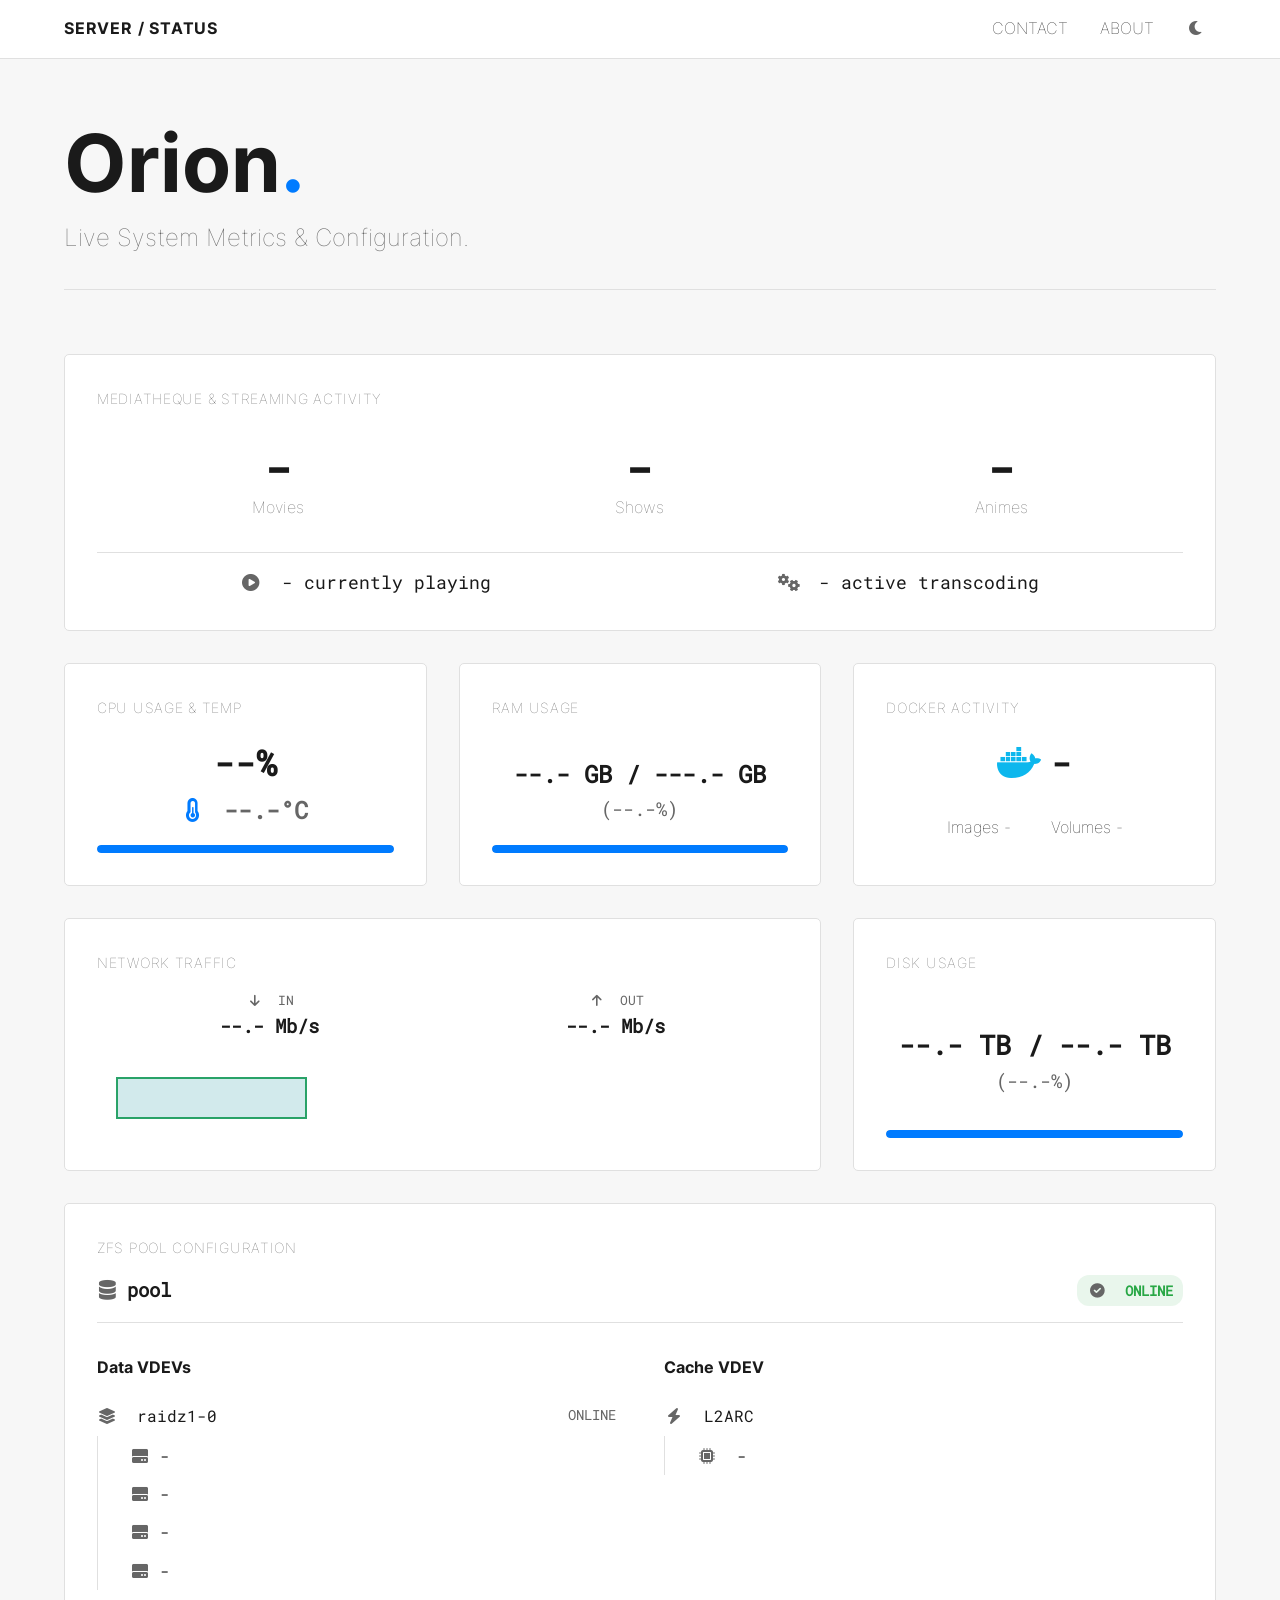
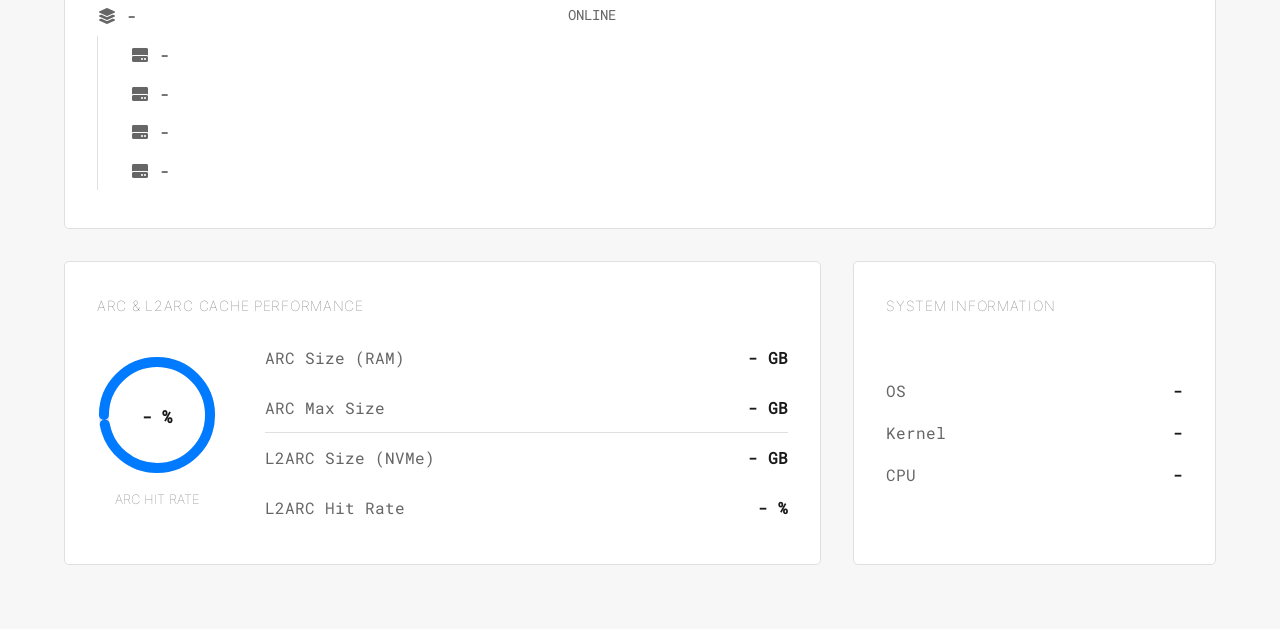
==== frontend/index.html @ f300089e "test minimal chart" ====
<!doctype html>
<html lang="en">
  <head>
    <meta charset="UTF-8" />
    <meta name="viewport" content="width=device-width, initial-scale=1.0" />
    <title>Orion Dashboard</title>
    <link rel="icon" type="image/png" href="assets/images/favicon.png">
    
    <!-- Critical CSS inlined for above-the-fold content -->
    <style>
      :root {
        --primary-text-color: #1a1a1a;
        --secondary-text-color: #666;
        --background-color: #f7f7f7;
        --border-color: #e0e0e0;
        --accent-color: #007bff;
        --card-background-color: #fff;
        --font-family-main: "Inter", sans-serif;
        --font-family-mono: "Roboto Mono", monospace;
        --spacing-unit: 1rem;
      }
      
      * {
        box-sizing: border-box;
        margin: 0;
        padding: 0;
      }
      
      body {
        font-family: var(--font-family-main);
        color: var(--primary-text-color);
        background-color: var(--background-color);
        line-height: 1.6;
        overflow-x: hidden;
      }
      
      .header {
        display: flex;
        justify-content: space-between;
        align-items: center;
        padding: var(--spacing-unit) calc(var(--spacing-unit) * 4);
        border-bottom: 1px solid var(--border-color);
        background-color: var(--card-background-color);
      }
      
      .logo {
        font-weight: 700;
        letter-spacing: 0.05em;
      }
      
      .nav {
        display: flex;
        gap: calc(var(--spacing-unit) * 2);
      }
      
      .nav-item {
        text-decoration: none;
        color: var(--primary-text-color);
        font-weight: 400;
        text-transform: uppercase;
        transition: color 0.3s ease;
      }
      
      .nav-item:hover {
        color: var(--accent-color);
      }
      
      #theme-switcher {
        cursor: pointer;
      }
      
      .container {
        max-width: 1400px;
        margin: 0 auto;
        padding: calc(var(--spacing-unit) * 4);
      }
      
      .hero {
        margin-bottom: calc(var(--spacing-unit) * 4);
        padding-bottom: calc(var(--spacing-unit) * 2);
        border-bottom: 1px solid var(--border-color);
      }
      
      .hero h1 {
        font-size: 5rem;
        font-weight: 700;
        line-height: 1;
        margin-bottom: var(--spacing-unit);
      }
      
      .hero .dot {
        color: var(--accent-color);
      }
      
      .subtitle {
        font-size: 1.5rem;
        color: var(--secondary-text-color);
        margin-top: var(--spacing-unit);
      }
      
      /* Fallbacks for icons before FA loading */
      .fas, .fab {
        display: inline-block;
        width: 20px;
        text-align: center;
      }
      
      /* Critical dark mode styles */
      body.dark-mode {
        --primary-text-color: #e0e0e0;
        --secondary-text-color: #999;
        --background-color: #121212;
        --border-color: #333;
        --accent-color: #0099ff;
        --card-background-color: #1e1e1e;
      }
    </style>
    
    <!-- Preload critical fonts -->
    <link rel="preload" href="assets/fonts/inter-400.woff2" as="font" type="font/woff2" crossorigin>
    <link rel="preload" href="assets/fonts/inter-700.woff2" as="font" type="font/woff2" crossorigin>
    
    <!-- Asynchronous loading of non-critical CSS -->
    <link rel="preload" href="assets/css/fonts.css" as="style" onload="this.onload=null;this.rel='stylesheet'">
    <noscript><link rel="stylesheet" href="assets/css/fonts.css"></noscript>
    
    <link rel="preload" href="assets/css/all.min.css" as="style" onload="this.onload=null;this.rel='stylesheet'">
    <noscript><link rel="stylesheet" href="assets/css/all.min.css"></noscript>
    
    <link rel="preload" href="style.css" as="style" onload="this.onload=null;this.rel='stylesheet'">
    <noscript><link rel="stylesheet" href="style.css"></noscript>
  </head>
  <body>
    <header class="header">
      <div class="logo">
        <a href="/" style="text-decoration: none; color: inherit"
          >SERVER / STATUS</a
        >
      </div>
      <nav class="nav">
        <a href="contact.html" class="nav-item">CONTACT</a>
        <a href="about.html" class="nav-item">ABOUT</a>
        <div id="theme-switcher" class="nav-item">
          <i class="fas fa-moon"></i>
        </div>
      </nav>
    </header>

    <main class="container">
      <section class="hero">
        <h1>Orion<span class="dot">.</span></h1>
        <p class="subtitle">Live System Metrics & Configuration.</p>
      </section>

      <section class="metrics-grid">
        <div class="metric-card full-width" id="streaming-card">
          <div class="metric-label">Mediatheque & Streaming Activity</div>
          <div class="library-counts">
            <div class="library-stat">
              <span class="count">-</span>
              <span class="label">Movies</span>
            </div>
            <div class="library-stat">
              <span class="count">-</span>
              <span class="label">Shows</span>
            </div>
            <div class="library-stat">
              <span class="count">-</span>
              <span class="label">Animes</span>
            </div>
          </div>
          <div class="streaming-activity">
            <div class="activity-stat">
              <i class="fas fa-play-circle"></i> - currently playing
            </div>
            <div class="activity-stat">
              <i class="fas fa-cogs"></i> - active transcoding
            </div>
          </div>
        </div>

        <div class="metric-card" id="cpu-card">
          <div class="metric-label">CPU Usage & Temp</div>
          <div class="cpu-main-stats">
            <div class="cpu-usage-value">
              <span class="metric-value" id="cpu-usage">--%</span>
            </div>
            <div class="cpu-temp-value">
              <i class="fas fa-thermometer-half"></i>
              <span id="cpu-temp">--.-°C</span>
            </div>
          </div>
          <div class="progress-bar-container">
            <div class="progress-bar" id="cpu-progress-bar"></div>
          </div>
        </div>

        <div class="metric-card" id="ram-card">
          <div class="metric-label">RAM USAGE</div>
          <div class="card-body">
            <div class="ram-usage-main" id="ram-usage-gb">
              --.- GB / ---.- GB
            </div>
            <div class="ram-usage-percent" id="ram-usage-percent">(--.-%)</div>
          </div>
          <div class="progress-bar-container">
            <div class="progress-bar" id="ram-progress-bar"></div>
          </div>
        </div>

        <div class="metric-card" id="docker-card">
          <div class="metric-label">Docker Activity</div>
          <div class="metric-value with-icon">
            <i class="fab fa-docker"></i>
            <span id="docker-containers">-</span>
          </div>
          <div class="secondary-stats">
            <div class="stat-item">
              <span>Images</span>
              <span id="docker-images">-</span>
            </div>
            <div class="stat-item">
              <span>Volumes</span>
              <span id="docker-volumes">-</span>
            </div>
          </div>
        </div>

        <div class="metric-card large-card" id="network-card">
          <div class="metric-label">Network Traffic</div>
          <div class="network-current-stats">
            <div class="network-stat">
              <span><i class="fas fa-arrow-down"></i> In</span>
              <span id="net-in">--.- Mb/s</span>
            </div>
            <div class="network-stat">
              <span><i class="fas fa-arrow-up"></i> Out</span>
              <span id="net-out">--.- Mb/s</span>
            </div>
          </div>
          <div class="network-chart-container">
            <canvas id="networkChart"></canvas>
          </div>
        </div>

        <div class="metric-card" id="disk-card">
          <div class="metric-label">
            Disk Usage
          </div>
          <div class="card-body">
            <div class="ram-usage-main" id="disk-usage-tb">
              --.- TB / --.- TB
            </div>
            <div class="ram-usage-percent" id="disk-usage-percent">(--.-%)</div>
          </div>
          <div class="progress-bar-container">
            <div class="progress-bar" id="disk-progress-bar"></div>
          </div>
        </div>

        <div class="metric-card full-width" id="zfs-card">
          <div class="metric-label">ZFS Pool Configuration</div>
          <div class="zfs-header">
            <span class="pool-name"><i class="fas fa-database"></i>pool</span>
            <span class="pool-status online"
              ><i class="fas fa-check-circle"></i> ONLINE</span
            >
          </div>
          <div class="zfs-layout">
            <div class="zfs-column">
              <span class="column-title">Data VDEVs</span>
              <ul class="zfs-tree">
                <li>
                  <i class="fas fa-layer-group"></i> raidz1-0
                  <span class="device-status">ONLINE</span>
                  <ul>
                    <li><i class="fas fa-hdd"></i>-</li>
                    <li><i class="fas fa-hdd"></i>-</li>
                    <li><i class="fas fa-hdd"></i>-</li>
                    <li><i class="fas fa-hdd"></i>-</li>
                  </ul>
                </li>
                <li>
                  <i class="fas fa-layer-group"></i>-<span class="device-status"
                    >ONLINE</span
                  >
                  <ul>
                    <li><i class="fas fa-hdd"></i>-</li>
                    <li><i class="fas fa-hdd"></i>-</li>
                    <li><i class="fas fa-hdd"></i>-</li>
                    <li><i class="fas fa-hdd"></i>-</li>
                  </ul>
                </li>
              </ul>
            </div>
            <div class="zfs-column">
              <span class="column-title">Cache VDEV</span>
              <ul class="zfs-tree">
                <li>
                  <i class="fas fa-bolt"></i> L2ARC
                  <ul>
                    <li><i class="fas fa-microchip"></i> -</li>
                  </ul>
                </li>
              </ul>
            </div>
          </div>
        </div>

        <div class="metric-card large-card">
          <div class="metric-label">ARC & L2ARC Cache Performance</div>
          <div class="cache-stats-container">
            <div class="cache-chart-container">
              <svg viewBox="0 0 36 36" class="cache-chart">
                <path
                  class="chart-bg"
                  d="M18 2.0845 a 15.9155 15.9155 0 0 1 0 31.831 a 15.9155 15.9155 0 0 1 0 -31.831"
                ></path>
                <path
                  class="chart-circle"
                  stroke-dasharray="97, 100"
                  d="M18 2.0845 a 15.9155 15.9155 0 0 1 0 31.831 a 15.9155 15.9155 0 0 1 0 -31.831"
                ></path>
                <text x="18" y="20.35" class="chart-text">- %</text>
              </svg>
              <div class="chart-label">ARC Hit Rate</div>
            </div>
            <div class="cache-details">
              <div class="cache-stat">
                <span>ARC Size (RAM)</span>
                <span class="stat-value"> - GB</span>
              </div>
              <div class="cache-stat">
                <span>ARC Max Size</span>
                <span class="stat-value">- GB</span>
              </div>
              <hr />
              <div class="cache-stat">
                <span>L2ARC Size (NVMe)</span>
                <span class="stat-value">- GB</span>
              </div>
              <div class="cache-stat">
                <span>L2ARC Hit Rate</span>
                <span class="stat-value">- %</span>
              </div>
            </div>
          </div>
        </div>

        <div class="metric-card">
          <div class="metric-label">System Information</div>
          <ul class="sysinfo-list">
            <li><span>OS</span><span>-</span></li>
            <li><span>Kernel</span><span>-</span></li>
            <li><span>CPU</span><span>-</span></li>
          </ul>
        </div>
      </section>
    </main>
    <!-- Scripts loaded asynchronously/deferred -->
    <script src="assets/js/theme-switcher.js" defer></script>
    <script src="assets/js/chart.minimal.js" defer></script>
    <script src="assets/js/dashboard.js" defer></script>
    
    <!-- Optimization script for asynchronous CSS loading -->
    <script>
      // Polyfill for older browsers that don't support rel="preload"
      !function(e){"use strict";var t=function(t,n,r){function o(e){return i.body?e():void setTimeout(function(){o(e)})}function a(){d.addEventListener&&d.removeEventListener("load",a),d.media=r||"all"}var i=e.document,d=i.createElement("link");if(n)d.href=n;else{if(!t)return;d.href=t.href,d.media=t.media}d.rel="stylesheet",d.addEventListener&&d.addEventListener("load",a),(d.onloadcssdefined=o)(a),i.head.appendChild(d)};e.loadCSS?e.loadCSS:e.loadCSS=t,"undefined"!=typeof module&&(module.exports=t)}(this);
    </script>
  </body>
</html>
---- frontend/assets/css/fonts.css ----
@font-face {
  font-family: "Inter";
  font-style: normal;
  font-weight: 300;
  font-display: swap;
  src: url("../fonts/inter-300.woff2") format("woff2");
  unicode-range:
    U+0000-00FF, U+0131, U+0152-0153, U+02BB-02BC, U+02C6, U+02DA, U+02DC,
    U+2000-206F, U+2074, U+20AC, U+2122, U+2191, U+2193, U+2212, U+2215, U+FEFF,
    U+FFFD;
}

@font-face {
  font-family: "Inter";
  font-style: normal;
  font-weight: 400;
  font-display: swap;
  src: url("../fonts/inter-400.woff2") format("woff2");
  unicode-range:
    U+0000-00FF, U+0131, U+0152-0153, U+02BB-02BC, U+02C6, U+02DA, U+02DC,
    U+2000-206F, U+2074, U+20AC, U+2122, U+2191, U+2193, U+2212, U+2215, U+FEFF,
    U+FFFD;
}

@font-face {
  font-family: "Inter";
  font-style: normal;
  font-weight: 700;
  font-display: swap;
  src: url("../fonts/inter-700.woff2") format("woff2");
  unicode-range:
    U+0000-00FF, U+0131, U+0152-0153, U+02BB-02BC, U+02C6, U+02DA, U+02DC,
    U+2000-206F, U+2074, U+20AC, U+2122, U+2191, U+2193, U+2212, U+2215, U+FEFF,
    U+FFFD;
}

@font-face {
  font-family: "Roboto Mono";
  font-style: normal;
  font-weight: 300;
  font-display: swap;
  src: url("../fonts/roboto-mono-300.woff2") format("woff2");
  unicode-range:
    U+0000-00FF, U+0131, U+0152-0153, U+02BB-02BC, U+02C6, U+02DA, U+02DC,
    U+2000-206F, U+2074, U+20AC, U+2122, U+2191, U+2193, U+2212, U+2215, U+FEFF,
    U+FFFD;
}

@font-face {
  font-family: "Roboto Mono";
  font-style: normal;
  font-weight: 400;
  font-display: swap;
  src: url("../fonts/roboto-mono-400.woff2") format("woff2");
  unicode-range:
    U+0000-00FF, U+0131, U+0152-0153, U+02BB-02BC, U+02C6, U+02DA, U+02DC,
    U+2000-206F, U+2074, U+20AC, U+2122, U+2191, U+2193, U+2212, U+2215, U+FEFF,
    U+FFFD;
}
---- frontend/assets/css/fonts.css ----
@font-face {
  font-family: "Inter";
  font-style: normal;
  font-weight: 300;
  font-display: swap;
  src: url("../fonts/inter-300.woff2") format("woff2");
  unicode-range:
    U+0000-00FF, U+0131, U+0152-0153, U+02BB-02BC, U+02C6, U+02DA, U+02DC,
    U+2000-206F, U+2074, U+20AC, U+2122, U+2191, U+2193, U+2212, U+2215, U+FEFF,
    U+FFFD;
}

@font-face {
  font-family: "Inter";
  font-style: normal;
  font-weight: 400;
  font-display: swap;
  src: url("../fonts/inter-400.woff2") format("woff2");
  unicode-range:
    U+0000-00FF, U+0131, U+0152-0153, U+02BB-02BC, U+02C6, U+02DA, U+02DC,
    U+2000-206F, U+2074, U+20AC, U+2122, U+2191, U+2193, U+2212, U+2215, U+FEFF,
    U+FFFD;
}

@font-face {
  font-family: "Inter";
  font-style: normal;
  font-weight: 700;
  font-display: swap;
  src: url("../fonts/inter-700.woff2") format("woff2");
  unicode-range:
    U+0000-00FF, U+0131, U+0152-0153, U+02BB-02BC, U+02C6, U+02DA, U+02DC,
    U+2000-206F, U+2074, U+20AC, U+2122, U+2191, U+2193, U+2212, U+2215, U+FEFF,
    U+FFFD;
}

@font-face {
  font-family: "Roboto Mono";
  font-style: normal;
  font-weight: 300;
  font-display: swap;
  src: url("../fonts/roboto-mono-300.woff2") format("woff2");
  unicode-range:
    U+0000-00FF, U+0131, U+0152-0153, U+02BB-02BC, U+02C6, U+02DA, U+02DC,
    U+2000-206F, U+2074, U+20AC, U+2122, U+2191, U+2193, U+2212, U+2215, U+FEFF,
    U+FFFD;
}

@font-face {
  font-family: "Roboto Mono";
  font-style: normal;
  font-weight: 400;
  font-display: swap;
  src: url("../fonts/roboto-mono-400.woff2") format("woff2");
  unicode-range:
    U+0000-00FF, U+0131, U+0152-0153, U+02BB-02BC, U+02C6, U+02DA, U+02DC,
    U+2000-206F, U+2074, U+20AC, U+2122, U+2191, U+2193, U+2212, U+2215, U+FEFF,
    U+FFFD;
}
---- frontend/style.css ----
:root {
  --primary-text-color: #1a1a1a;
  --secondary-text-color: #666;
  --background-color: #f7f7f7;
  --border-color: #e0e0e0;
  --accent-color: #007bff;
  --card-background-color: #fff;
  --font-family-main: "Inter", sans-serif;
  --font-family-mono: "Roboto Mono", monospace;
  --spacing-unit: 1rem;
}

* {
  box-sizing: border-box;
  margin: 0;
  padding: 0;
}
body {
  font-family: var(--font-family-main);
  color: var(--primary-text-color);
  background-color: var(--background-color);
  line-height: 1.6;
  overflow-x: hidden;
}
.header {
  display: flex;
  justify-content: space-between;
  align-items: center;
  padding: var(--spacing-unit) calc(var(--spacing-unit) * 4);
  border-bottom: 1px solid var(--border-color);
  background-color: var(--card-background-color);
}
.logo {
  font-weight: 700;
  letter-spacing: 0.05em;
}
.nav {
  display: flex;
  gap: calc(var(--spacing-unit) * 2);
}
.nav-item {
  text-decoration: none;
  color: var(--primary-text-color);
  font-weight: 400;
  text-transform: uppercase;
  transition: color 0.3s ease;
}
.nav-item:hover {
  color: var(--accent-color);
}
#theme-switcher {
  cursor: pointer;
}
.container {
  max-width: 1400px;
  margin: 0 auto;
  padding: calc(var(--spacing-unit) * 4);
}
.hero {
  margin-bottom: calc(var(--spacing-unit) * 4);
  padding-bottom: calc(var(--spacing-unit) * 2);
  border-bottom: 1px solid var(--border-color);
}
.hero h1 {
  font-size: 5rem;
  font-weight: 700;
  line-height: 1;
  margin-bottom: var(--spacing-unit);
}
.hero .dot {
  color: var(--accent-color);
}
.subtitle {
  font-size: 1.5rem;
  color: var(--secondary-text-color);
  margin-top: var(--spacing-unit);
}
.about-content p {
  margin-bottom: 1.5rem;
  color: var(--primary-text-color);
  font-size: 1rem;
  line-height: 1.7;
}
.about-content h4 {
  font-size: 1.2rem;
  font-weight: 700;
  margin-top: 1.5rem;
  margin-bottom: 1rem;
  color: var(--primary-text-color);
}
.about-content ul {
  list-style-position: outside;
  padding-left: 1.5rem;
  margin-bottom: 1.5rem;
}
.about-content li {
  margin-bottom: 0.5rem;
  font-family: var(--font-family-mono);
}
.about-content strong {
  font-family: var(--font-family-main);
  font-weight: 700;
  color: var(--primary-text-color);
  margin-right: 8px;
}

.metrics-grid {
  display: grid;
  grid-template-columns: repeat(auto-fit, minmax(300px, 1fr));
  gap: calc(var(--spacing-unit) * 2);
}
.metric-card.large-card {
  grid-column: span 2;
}
.metric-card.full-width {
  grid-column: 1 / -1;
}

.metric-card {
  background-color: var(--card-background-color);
  border: 1px solid var(--border-color);
  padding: calc(var(--spacing-unit) * 2);
  border-radius: 5px;
  display: flex;
  flex-direction: column;
  min-height: 200px;
}
.metric-label {
  font-size: 0.9rem;
  color: var(--secondary-text-color);
  text-transform: uppercase;
  letter-spacing: 0.05em;
  margin-bottom: var(--spacing-unit);
}
.metric-value {
  font-family: var(--font-family-mono);
  font-size: 2.2rem;
  font-weight: 700;
}

.card-body,
.cpu-main-stats {
  flex-grow: 1;
  display: flex;
  flex-direction: column;
  justify-content: center;
  align-items: center;
}
.progress-bar-container {
  width: 100%;
  height: 8px;
  background-color: var(--border-color);
  border-radius: 4px;
  overflow: hidden;
  margin-top: auto;
}
.progress-bar {
  height: 100%;
  background-color: var(--accent-color);
  border-radius: 4px;
  transition: width 0.5s ease-out;
}

.fas,
.fab {
  margin-right: 10px;
  color: var(--secondary-text-color);
  width: 20px;
  text-align: center;
}

.cpu-main-stats {
  display: flex;
  justify-content: space-between;
  align-items: baseline;
  padding-bottom: var(--spacing-unit);
}
.cpu-temp-value {
  font-family: var(--font-family-mono);
  font-size: 1.5rem;
  font-weight: 700;
  color: var(--secondary-text-color);
}
.cpu-temp-value .fas {
  margin-right: 8px;
  color: var(--accent-color);
}

.zfs-header {
  display: flex;
  justify-content: space-between;
  align-items: center;
  font-family: var(--font-family-mono);
  font-size: 1.2rem;
  margin-bottom: var(--spacing-unit);
  padding-bottom: var(--spacing-unit);
  border-bottom: 1px solid var(--border-color);
}
.pool-name {
  font-weight: 700;
}
.pool-status {
  font-size: 0.9rem;
  padding: 4px 10px;
  border-radius: 12px;
  font-weight: 700;
}
.pool-status.online {
  color: #28a745;
  background-color: rgba(40, 167, 69, 0.1);
}
.zfs-layout {
  display: flex;
  gap: calc(var(--spacing-unit) * 3);
  margin-top: var(--spacing-unit);
}
.zfs-column {
  flex: 1;
}
.column-title {
  font-weight: 700;
  margin-bottom: var(--spacing-unit);
  display: block;
}
.zfs-tree {
  list-style-type: none;
  padding-left: 0;
  font-family: var(--font-family-mono);
}
.zfs-tree ul {
  list-style-type: none;
  padding-left: calc(var(--spacing-unit) * 2);
  margin-top: 0.5rem;
  border-left: 1px solid var(--border-color);
}
.zfs-tree li {
  padding: 0.4rem 0;
  position: relative;
}

.zfs-tree ul li {
  white-space: nowrap;
  overflow: hidden;
  text-overflow: ellipsis;
  max-width: 100%;
  word-break: break-all;
}
.device-status {
  float: right;
  color: var(--secondary-text-color);
  font-size: 0.9rem;
}

.sysinfo-list {
  list-style: none;
  padding: 0;
  display: flex;
  flex-direction: column;
  gap: var(--spacing-unit);
  height: 100%;
  justify-content: center;
}
.sysinfo-list li {
  display: flex;
  justify-content: space-between;
  font-family: var(--font-family-mono);
  font-size: 1rem;
}
.sysinfo-list li span:first-child {
  color: var(--secondary-text-color);
}
.sysinfo-list li span:last-child {
  font-weight: 700;
  text-align: right;
}

.cache-stats-container {
  display: flex;
  align-items: center;
  gap: calc(var(--spacing-unit) * 3);
  flex-grow: 1;
}
.cache-chart-container {
  text-align: center;
}
.cache-chart {
  width: 120px;
  height: 120px;
}
.chart-bg {
  fill: none;
  stroke: var(--border-color);
  stroke-width: 3;
}
.chart-circle {
  fill: none;
  stroke: var(--accent-color);
  stroke-width: 3;
  stroke-linecap: round;
  transform: rotate(-90deg);
  transform-origin: 50% 50%;
  transition: stroke-dasharray 1s ease-out;
}
.chart-text {
  font-family: var(--font-family-mono);
  font-size: 5px;
  font-weight: 700;
  fill: var(--primary-text-color);
  text-anchor: middle;
}
.chart-label {
  font-size: 0.8rem;
  color: var(--secondary-text-color);
  text-transform: uppercase;
  margin-top: 0.5rem;
}
.cache-details {
  flex: 1;
  align-self: stretch;
  display: flex;
  flex-direction: column;
  justify-content: center;
}
.cache-stat {
  display: flex;
  justify-content: space-between;
  font-family: var(--font-family-mono);
  padding: 0.75rem 0;
}
.cache-stat span:first-child {
  color: var(--secondary-text-color);
}
.cache-stat .stat-value {
  font-weight: 700;
}
.cache-details hr {
  border: none;
  border-top: 1px solid var(--border-color);
  margin: 0;
}

#streaming-card {
  justify-content: center;
}
.library-counts {
  display: flex;
  justify-content: space-around;
  text-align: center;
  flex-grow: 1;
  align-items: center;
  padding: var(--spacing-unit) 0;
}
.library-stat .count {
  display: block;
  font-family: var(--font-family-mono);
  font-size: 3rem;
  font-weight: 700;
  line-height: 1.1;
}
.library-stat .label {
  font-size: 1rem;
  color: var(--secondary-text-color);
}
.streaming-activity {
  display: flex;
  justify-content: space-around;
  border-top: 1px solid var(--border-color);
  padding-top: var(--spacing-unit);
  margin-top: var(--spacing-unit);
  font-family: var(--font-family-mono);
}
.activity-stat {
  color: var(--primary-text-color);
  font-size: 1.1rem;
}

.network-current-stats {
  display: flex;
  justify-content: space-around;
  font-family: var(--font-family-mono);
  font-size: 1.2rem;
  margin-bottom: var(--spacing-unit);
}
.network-stat {
  text-align: center;
}
.network-stat span:first-child {
  font-size: 0.8rem;
  color: var(--secondary-text-color);
  text-transform: uppercase;
  display: block;
}
.network-stat span:first-child .fas {
  margin-right: 5px;
}
.network-stat span:last-child {
  font-weight: 700;
}
.network-chart-container {
  position: relative;
  height: 80px;
}
#ram-card .card-body {
  align-items: center;
}

.ram-usage-main {
  font-family: var(--font-family-mono);
  font-size: 1.5rem;
  font-weight: 700;
  white-space: nowrap;
}

.ram-usage-percent {
  font-family: var(--font-family-mono);
  font-size: 1.2rem;
  color: var(--secondary-text-color);
}
#disk-card .card-body {
  align-items: center;
}
#disk-card .ram-usage-main {
  font-size: 1.7rem;
}
#cpu-card .cpu-main-stats {
  align-items: center;
}
#docker-card .card-body {
  text-align: center;
}
#docker-card .metric-value.with-icon {
  justify-content: center;
  gap: 1.5rem;
  margin-bottom: 0.5rem;
  display: flex;
  align-items: center;
}
#docker-card .secondary-stats {
  display: flex;
  flex-direction: row;
  justify-content: center;
  align-items: center;
  gap: 2.5rem;
  margin-top: 1rem;
}
#docker-card .fab.fa-docker {
  color: #0db7ed;
}

@media (max-width: 1200px) {
  .zfs-tree ul li {
    max-width: calc((100vw - var(--spacing-unit) * 20) / 2);
    white-space: nowrap;
    overflow: hidden;
    text-overflow: ellipsis;
  }
  #ram-card .metric-value {
    font-size: 1.5rem;
  }
}
@media (min-width: 1000px) {
  #ram-card .metric-value {
    font-size: 1.7rem;
  }
}
@media (max-width: 900px) {
  .metric-card.large-card {
    grid-column: span 1;
  }
}

@media (max-width: 600px) {
  .metrics-grid {
    grid-template-columns: 1fr;
  }
  .hero h1 {
    font-size: 3rem;
  }
  .zfs-layout {
    flex-direction: column;
  }
  .cache-stats-container {
    flex-direction: column;
  }
  .library-counts {
    flex-direction: column;
    gap: calc(var(--spacing-unit) * 2);
  }
  .container {
    padding: var(--spacing-unit) calc(var(--spacing-unit) * 1.5);
  }
  .header {
    padding: var(--spacing-unit) calc(var(--spacing-unit) * 1.5);
  }
  .metrics-grid {
    width: 100%;
  }
  .zfs-tree ul li {
    max-width: calc((100vw - var(--spacing-unit) * 10));
  }
}

@media (max-width: 400px) {
  .metrics-grid {
    grid-template-columns: 1fr;
    gap: 1rem;
  }
  
  .container, .header {
    padding: 1rem;
  }
  
  .metric-card {
    min-width: 0;
    max-width: 100%;
  }
  
  .zfs-tree ul li {
    max-width: calc(100vw - 2rem);
    word-break: break-word;
    white-space: normal;
  }
  
  .hero h1 {
    font-size: 2.5rem;
  }
  
  .cache-stats-container {
    gap: 1rem;
  }
  
  .library-counts {
    gap: 1rem;
  }
}

body.dark-mode {
  --primary-text-color: #e0e0e0;
  --secondary-text-color: #999;
  --background-color: #121212;
  --border-color: #333;
  --accent-color: #0099ff;
  --card-background-color: #1e1e1e;
}

body.dark-mode .pool-status.online {
  color: #66bb6a;
  background-color: rgba(102, 187, 106, 0.1);
}

body.dark-mode #docker-card .fab.fa-docker {
  color: #2496ed;
}

body.dark-mode a {
  color: var(--accent-color);
}

body.dark-mode .nav-item:hover {
  color: #ffffff;
}
---- frontend/style.css ----
:root {
  --primary-text-color: #1a1a1a;
  --secondary-text-color: #666;
  --background-color: #f7f7f7;
  --border-color: #e0e0e0;
  --accent-color: #007bff;
  --card-background-color: #fff;
  --font-family-main: "Inter", sans-serif;
  --font-family-mono: "Roboto Mono", monospace;
  --spacing-unit: 1rem;
}

* {
  box-sizing: border-box;
  margin: 0;
  padding: 0;
}
body {
  font-family: var(--font-family-main);
  color: var(--primary-text-color);
  background-color: var(--background-color);
  line-height: 1.6;
  overflow-x: hidden;
}
.header {
  display: flex;
  justify-content: space-between;
  align-items: center;
  padding: var(--spacing-unit) calc(var(--spacing-unit) * 4);
  border-bottom: 1px solid var(--border-color);
  background-color: var(--card-background-color);
}
.logo {
  font-weight: 700;
  letter-spacing: 0.05em;
}
.nav {
  display: flex;
  gap: calc(var(--spacing-unit) * 2);
}
.nav-item {
  text-decoration: none;
  color: var(--primary-text-color);
  font-weight: 400;
  text-transform: uppercase;
  transition: color 0.3s ease;
}
.nav-item:hover {
  color: var(--accent-color);
}
#theme-switcher {
  cursor: pointer;
}
.container {
  max-width: 1400px;
  margin: 0 auto;
  padding: calc(var(--spacing-unit) * 4);
}
.hero {
  margin-bottom: calc(var(--spacing-unit) * 4);
  padding-bottom: calc(var(--spacing-unit) * 2);
  border-bottom: 1px solid var(--border-color);
}
.hero h1 {
  font-size: 5rem;
  font-weight: 700;
  line-height: 1;
  margin-bottom: var(--spacing-unit);
}
.hero .dot {
  color: var(--accent-color);
}
.subtitle {
  font-size: 1.5rem;
  color: var(--secondary-text-color);
  margin-top: var(--spacing-unit);
}
.about-content p {
  margin-bottom: 1.5rem;
  color: var(--primary-text-color);
  font-size: 1rem;
  line-height: 1.7;
}
.about-content h4 {
  font-size: 1.2rem;
  font-weight: 700;
  margin-top: 1.5rem;
  margin-bottom: 1rem;
  color: var(--primary-text-color);
}
.about-content ul {
  list-style-position: outside;
  padding-left: 1.5rem;
  margin-bottom: 1.5rem;
}
.about-content li {
  margin-bottom: 0.5rem;
  font-family: var(--font-family-mono);
}
.about-content strong {
  font-family: var(--font-family-main);
  font-weight: 700;
  color: var(--primary-text-color);
  margin-right: 8px;
}

.metrics-grid {
  display: grid;
  grid-template-columns: repeat(auto-fit, minmax(300px, 1fr));
  gap: calc(var(--spacing-unit) * 2);
}
.metric-card.large-card {
  grid-column: span 2;
}
.metric-card.full-width {
  grid-column: 1 / -1;
}

.metric-card {
  background-color: var(--card-background-color);
  border: 1px solid var(--border-color);
  padding: calc(var(--spacing-unit) * 2);
  border-radius: 5px;
  display: flex;
  flex-direction: column;
  min-height: 200px;
}
.metric-label {
  font-size: 0.9rem;
  color: var(--secondary-text-color);
  text-transform: uppercase;
  letter-spacing: 0.05em;
  margin-bottom: var(--spacing-unit);
}
.metric-value {
  font-family: var(--font-family-mono);
  font-size: 2.2rem;
  font-weight: 700;
}

.card-body,
.cpu-main-stats {
  flex-grow: 1;
  display: flex;
  flex-direction: column;
  justify-content: center;
  align-items: center;
}
.progress-bar-container {
  width: 100%;
  height: 8px;
  background-color: var(--border-color);
  border-radius: 4px;
  overflow: hidden;
  margin-top: auto;
}
.progress-bar {
  height: 100%;
  background-color: var(--accent-color);
  border-radius: 4px;
  transition: width 0.5s ease-out;
}

.fas,
.fab {
  margin-right: 10px;
  color: var(--secondary-text-color);
  width: 20px;
  text-align: center;
}

.cpu-main-stats {
  display: flex;
  justify-content: space-between;
  align-items: baseline;
  padding-bottom: var(--spacing-unit);
}
.cpu-temp-value {
  font-family: var(--font-family-mono);
  font-size: 1.5rem;
  font-weight: 700;
  color: var(--secondary-text-color);
}
.cpu-temp-value .fas {
  margin-right: 8px;
  color: var(--accent-color);
}

.zfs-header {
  display: flex;
  justify-content: space-between;
  align-items: center;
  font-family: var(--font-family-mono);
  font-size: 1.2rem;
  margin-bottom: var(--spacing-unit);
  padding-bottom: var(--spacing-unit);
  border-bottom: 1px solid var(--border-color);
}
.pool-name {
  font-weight: 700;
}
.pool-status {
  font-size: 0.9rem;
  padding: 4px 10px;
  border-radius: 12px;
  font-weight: 700;
}
.pool-status.online {
  color: #28a745;
  background-color: rgba(40, 167, 69, 0.1);
}
.zfs-layout {
  display: flex;
  gap: calc(var(--spacing-unit) * 3);
  margin-top: var(--spacing-unit);
}
.zfs-column {
  flex: 1;
}
.column-title {
  font-weight: 700;
  margin-bottom: var(--spacing-unit);
  display: block;
}
.zfs-tree {
  list-style-type: none;
  padding-left: 0;
  font-family: var(--font-family-mono);
}
.zfs-tree ul {
  list-style-type: none;
  padding-left: calc(var(--spacing-unit) * 2);
  margin-top: 0.5rem;
  border-left: 1px solid var(--border-color);
}
.zfs-tree li {
  padding: 0.4rem 0;
  position: relative;
}

.zfs-tree ul li {
  white-space: nowrap;
  overflow: hidden;
  text-overflow: ellipsis;
  max-width: 100%;
  word-break: break-all;
}
.device-status {
  float: right;
  color: var(--secondary-text-color);
  font-size: 0.9rem;
}

.sysinfo-list {
  list-style: none;
  padding: 0;
  display: flex;
  flex-direction: column;
  gap: var(--spacing-unit);
  height: 100%;
  justify-content: center;
}
.sysinfo-list li {
  display: flex;
  justify-content: space-between;
  font-family: var(--font-family-mono);
  font-size: 1rem;
}
.sysinfo-list li span:first-child {
  color: var(--secondary-text-color);
}
.sysinfo-list li span:last-child {
  font-weight: 700;
  text-align: right;
}

.cache-stats-container {
  display: flex;
  align-items: center;
  gap: calc(var(--spacing-unit) * 3);
  flex-grow: 1;
}
.cache-chart-container {
  text-align: center;
}
.cache-chart {
  width: 120px;
  height: 120px;
}
.chart-bg {
  fill: none;
  stroke: var(--border-color);
  stroke-width: 3;
}
.chart-circle {
  fill: none;
  stroke: var(--accent-color);
  stroke-width: 3;
  stroke-linecap: round;
  transform: rotate(-90deg);
  transform-origin: 50% 50%;
  transition: stroke-dasharray 1s ease-out;
}
.chart-text {
  font-family: var(--font-family-mono);
  font-size: 5px;
  font-weight: 700;
  fill: var(--primary-text-color);
  text-anchor: middle;
}
.chart-label {
  font-size: 0.8rem;
  color: var(--secondary-text-color);
  text-transform: uppercase;
  margin-top: 0.5rem;
}
.cache-details {
  flex: 1;
  align-self: stretch;
  display: flex;
  flex-direction: column;
  justify-content: center;
}
.cache-stat {
  display: flex;
  justify-content: space-between;
  font-family: var(--font-family-mono);
  padding: 0.75rem 0;
}
.cache-stat span:first-child {
  color: var(--secondary-text-color);
}
.cache-stat .stat-value {
  font-weight: 700;
}
.cache-details hr {
  border: none;
  border-top: 1px solid var(--border-color);
  margin: 0;
}

#streaming-card {
  justify-content: center;
}
.library-counts {
  display: flex;
  justify-content: space-around;
  text-align: center;
  flex-grow: 1;
  align-items: center;
  padding: var(--spacing-unit) 0;
}
.library-stat .count {
  display: block;
  font-family: var(--font-family-mono);
  font-size: 3rem;
  font-weight: 700;
  line-height: 1.1;
}
.library-stat .label {
  font-size: 1rem;
  color: var(--secondary-text-color);
}
.streaming-activity {
  display: flex;
  justify-content: space-around;
  border-top: 1px solid var(--border-color);
  padding-top: var(--spacing-unit);
  margin-top: var(--spacing-unit);
  font-family: var(--font-family-mono);
}
.activity-stat {
  color: var(--primary-text-color);
  font-size: 1.1rem;
}

.network-current-stats {
  display: flex;
  justify-content: space-around;
  font-family: var(--font-family-mono);
  font-size: 1.2rem;
  margin-bottom: var(--spacing-unit);
}
.network-stat {
  text-align: center;
}
.network-stat span:first-child {
  font-size: 0.8rem;
  color: var(--secondary-text-color);
  text-transform: uppercase;
  display: block;
}
.network-stat span:first-child .fas {
  margin-right: 5px;
}
.network-stat span:last-child {
  font-weight: 700;
}
.network-chart-container {
  position: relative;
  height: 80px;
}
#ram-card .card-body {
  align-items: center;
}

.ram-usage-main {
  font-family: var(--font-family-mono);
  font-size: 1.5rem;
  font-weight: 700;
  white-space: nowrap;
}

.ram-usage-percent {
  font-family: var(--font-family-mono);
  font-size: 1.2rem;
  color: var(--secondary-text-color);
}
#disk-card .card-body {
  align-items: center;
}
#disk-card .ram-usage-main {
  font-size: 1.7rem;
}
#cpu-card .cpu-main-stats {
  align-items: center;
}
#docker-card .card-body {
  text-align: center;
}
#docker-card .metric-value.with-icon {
  justify-content: center;
  gap: 1.5rem;
  margin-bottom: 0.5rem;
  display: flex;
  align-items: center;
}
#docker-card .secondary-stats {
  display: flex;
  flex-direction: row;
  justify-content: center;
  align-items: center;
  gap: 2.5rem;
  margin-top: 1rem;
}
#docker-card .fab.fa-docker {
  color: #0db7ed;
}

@media (max-width: 1200px) {
  .zfs-tree ul li {
    max-width: calc((100vw - var(--spacing-unit) * 20) / 2);
    white-space: nowrap;
    overflow: hidden;
    text-overflow: ellipsis;
  }
  #ram-card .metric-value {
    font-size: 1.5rem;
  }
}
@media (min-width: 1000px) {
  #ram-card .metric-value {
    font-size: 1.7rem;
  }
}
@media (max-width: 900px) {
  .metric-card.large-card {
    grid-column: span 1;
  }
}

@media (max-width: 600px) {
  .metrics-grid {
    grid-template-columns: 1fr;
  }
  .hero h1 {
    font-size: 3rem;
  }
  .zfs-layout {
    flex-direction: column;
  }
  .cache-stats-container {
    flex-direction: column;
  }
  .library-counts {
    flex-direction: column;
    gap: calc(var(--spacing-unit) * 2);
  }
  .container {
    padding: var(--spacing-unit) calc(var(--spacing-unit) * 1.5);
  }
  .header {
    padding: var(--spacing-unit) calc(var(--spacing-unit) * 1.5);
  }
  .metrics-grid {
    width: 100%;
  }
  .zfs-tree ul li {
    max-width: calc((100vw - var(--spacing-unit) * 10));
  }
}

@media (max-width: 400px) {
  .metrics-grid {
    grid-template-columns: 1fr;
    gap: 1rem;
  }
  
  .container, .header {
    padding: 1rem;
  }
  
  .metric-card {
    min-width: 0;
    max-width: 100%;
  }
  
  .zfs-tree ul li {
    max-width: calc(100vw - 2rem);
    word-break: break-word;
    white-space: normal;
  }
  
  .hero h1 {
    font-size: 2.5rem;
  }
  
  .cache-stats-container {
    gap: 1rem;
  }
  
  .library-counts {
    gap: 1rem;
  }
}

body.dark-mode {
  --primary-text-color: #e0e0e0;
  --secondary-text-color: #999;
  --background-color: #121212;
  --border-color: #333;
  --accent-color: #0099ff;
  --card-background-color: #1e1e1e;
}

body.dark-mode .pool-status.online {
  color: #66bb6a;
  background-color: rgba(102, 187, 106, 0.1);
}

body.dark-mode #docker-card .fab.fa-docker {
  color: #2496ed;
}

body.dark-mode a {
  color: var(--accent-color);
}

body.dark-mode .nav-item:hover {
  color: #ffffff;
}
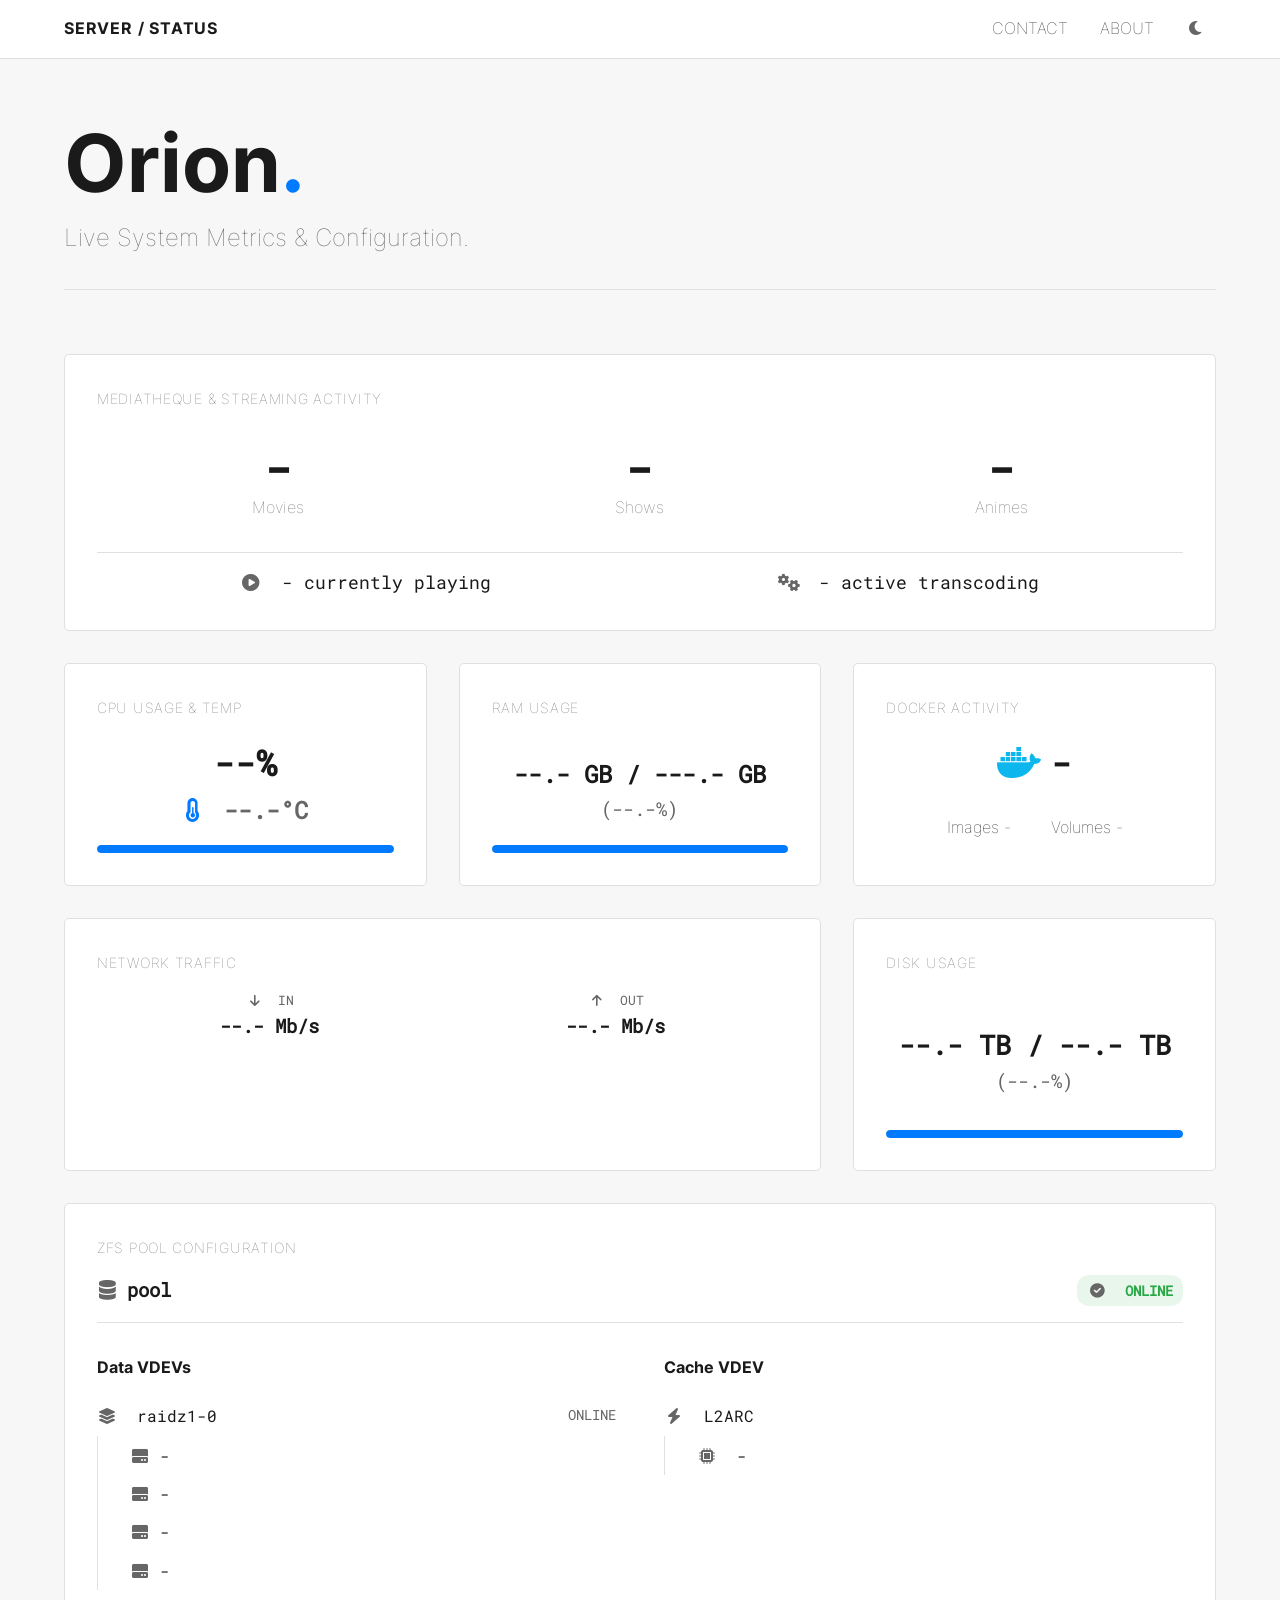
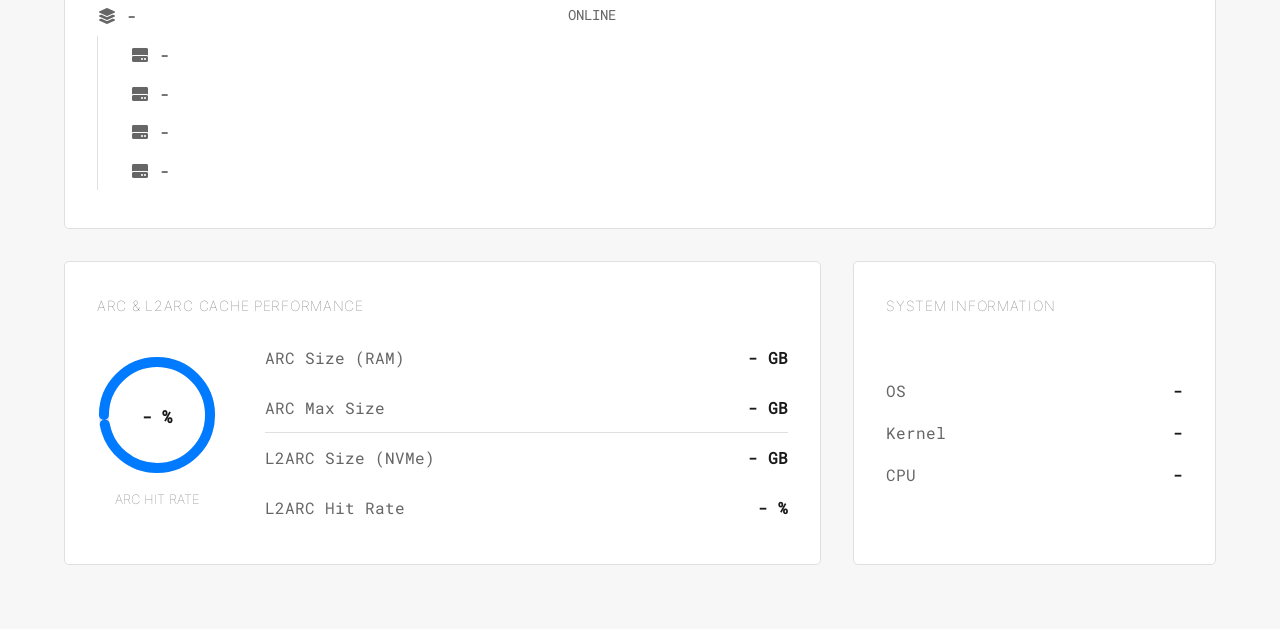
==== commit 96a8fc99: "Revert "test minimal chart" This reverts commit a4417df4493305959cc483832417c07e1e95016d." ====
--- a/frontend/index.html
+++ b/frontend/index.html
@@ -359,7 +359,7 @@
     </main>
     <!-- Scripts loaded asynchronously/deferred -->
     <script src="assets/js/theme-switcher.js" defer></script>
-    <script src="assets/js/chart.minimal.js" defer></script>
+    <script src="assets/js/chart.umd.js" defer></script>
     <script src="assets/js/dashboard.js" defer></script>
     
     <!-- Optimization script for asynchronous CSS loading -->
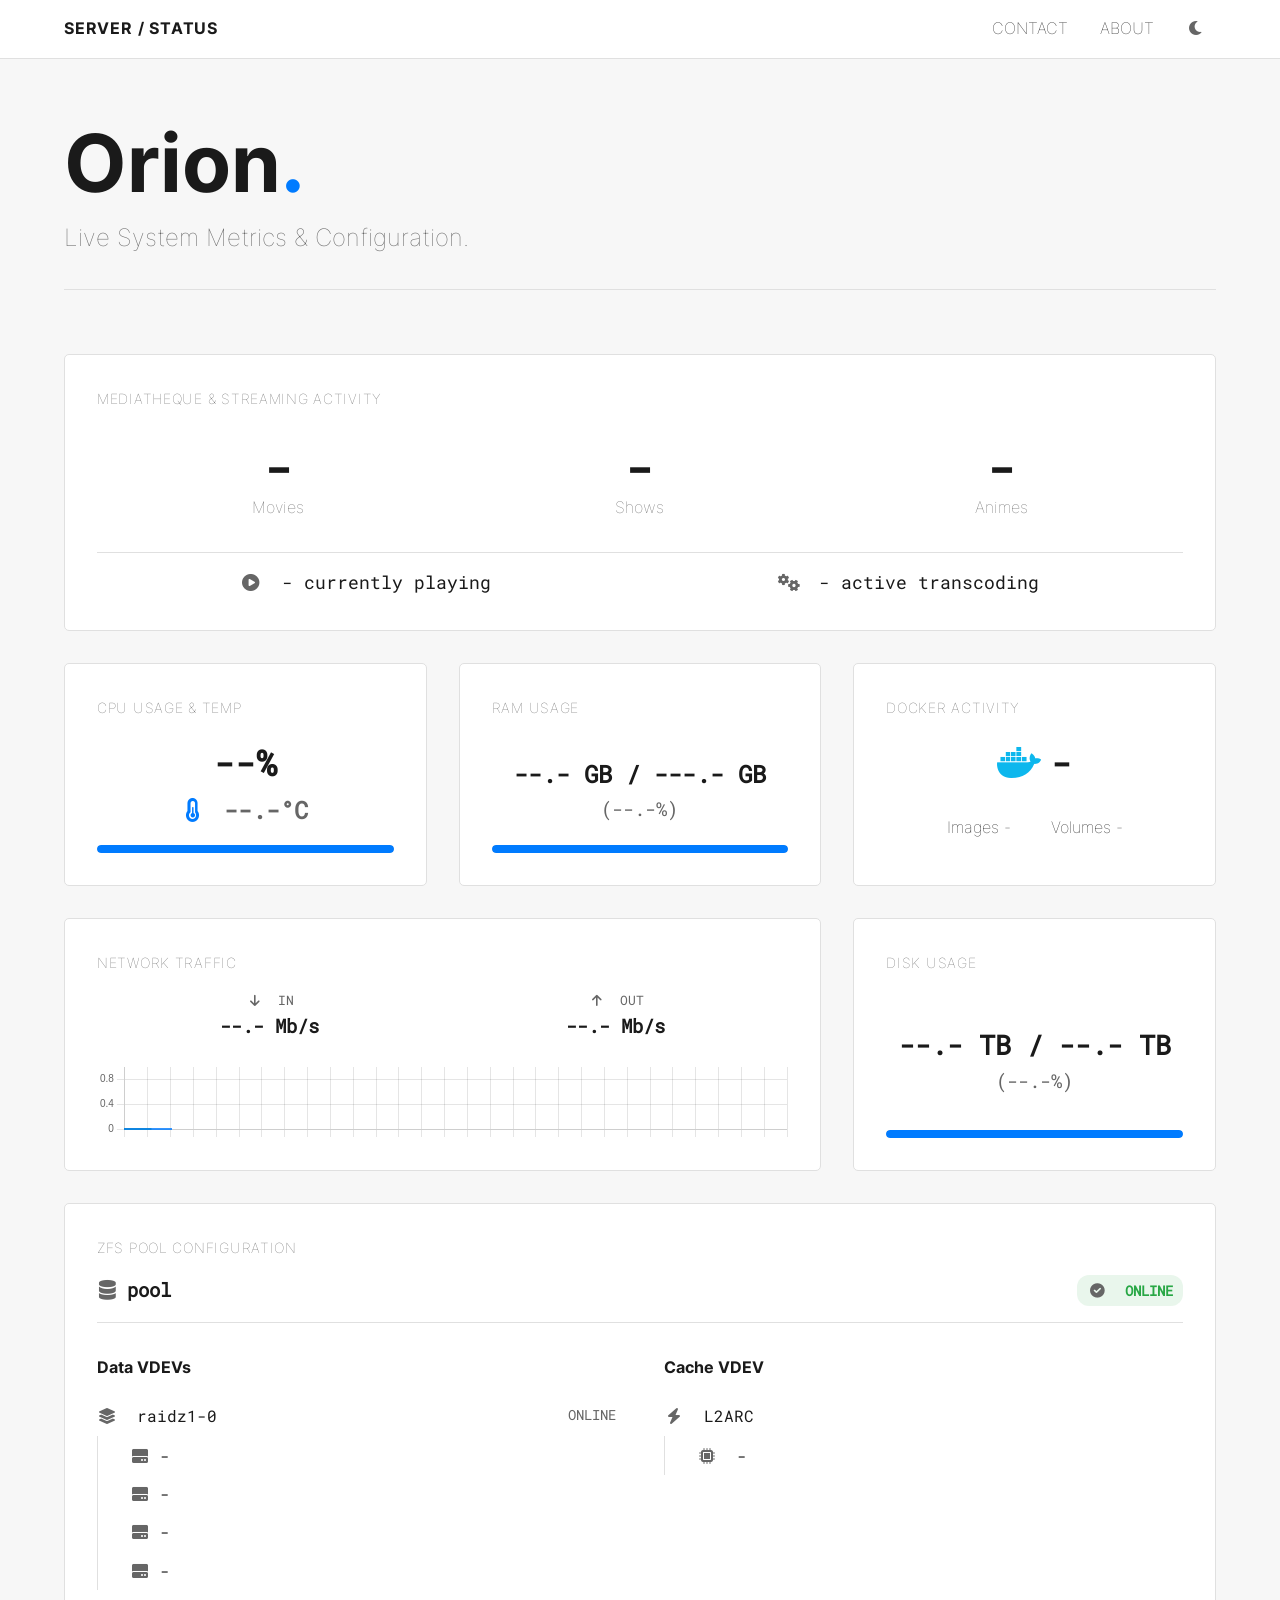
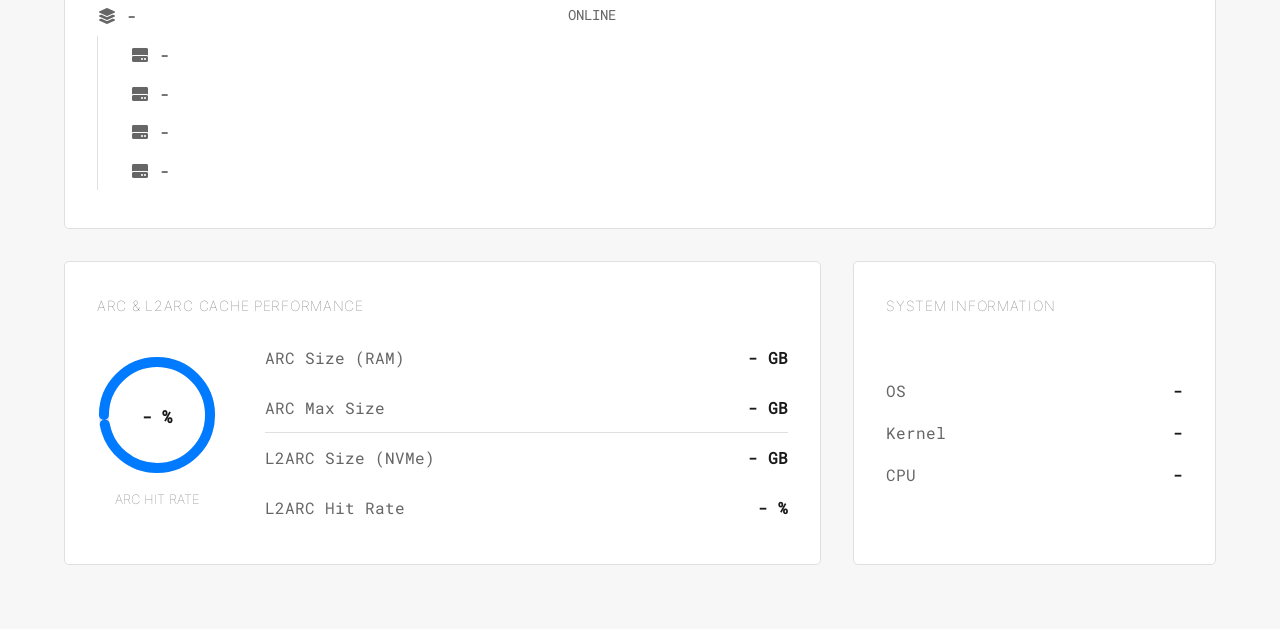
==== commit cc386987: "test micro chart.js" ====
--- a/frontend/index.html
+++ b/frontend/index.html
@@ -359,7 +359,7 @@
     </main>
     <!-- Scripts loaded asynchronously/deferred -->
     <script src="assets/js/theme-switcher.js" defer></script>
-    <script src="assets/js/chart.umd.js" defer></script>
+    <script src="assets/js/chart.line.min.js" defer></script>
     <script src="assets/js/dashboard.js" defer></script>
     
     <!-- Optimization script for asynchronous CSS loading -->
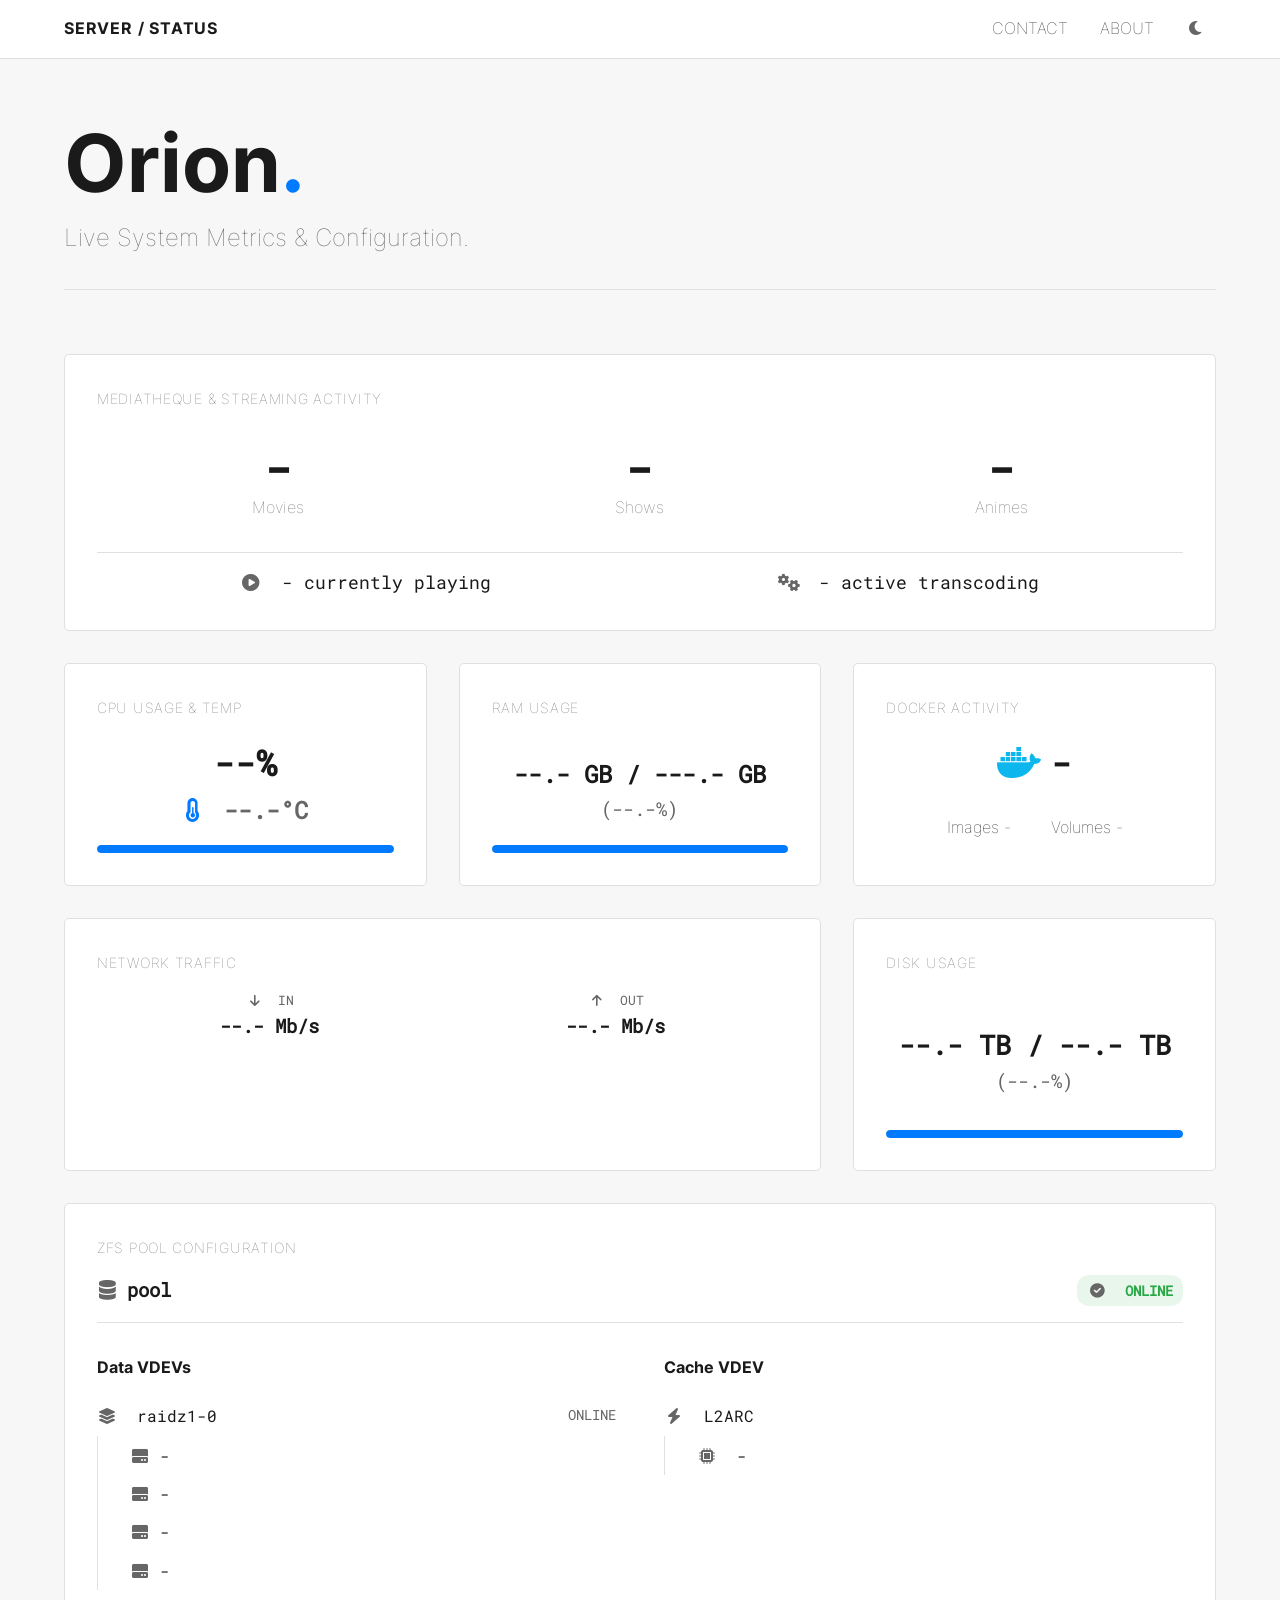
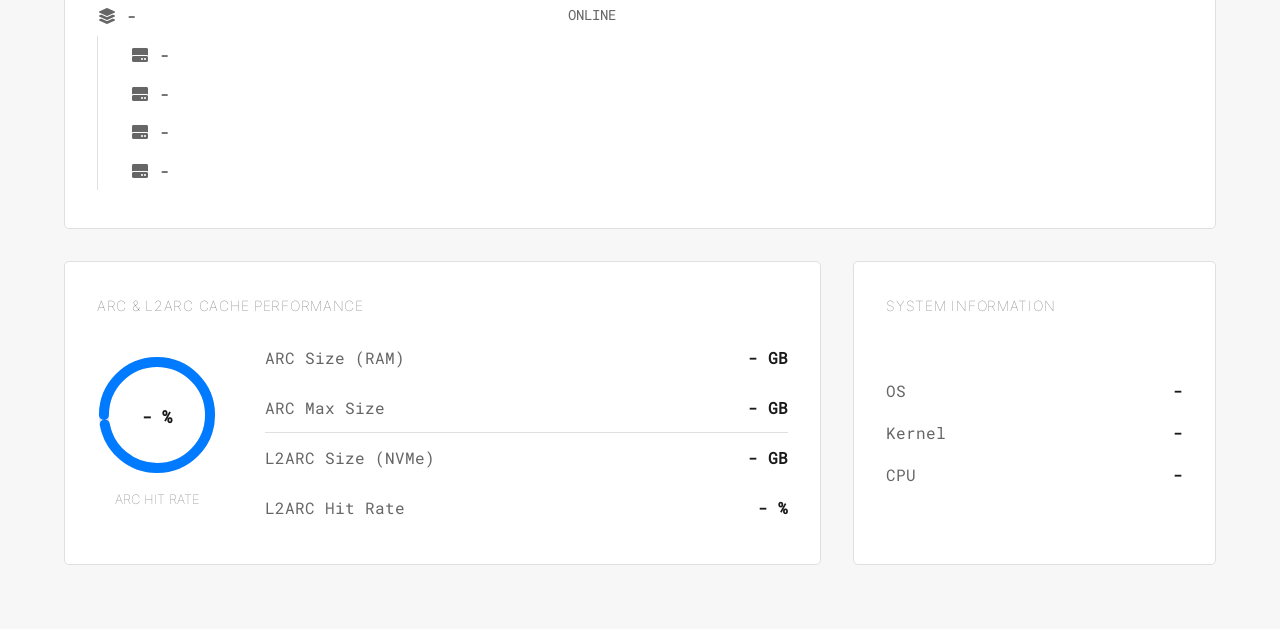
==== commit 1de53473: "minification + deletion" ====
--- a/frontend/index.html
+++ b/frontend/index.html
@@ -360,7 +360,7 @@
     <!-- Scripts loaded asynchronously/deferred -->
     <script src="assets/js/theme-switcher.js" defer></script>
     <script src="assets/js/chart.line.min.js" defer></script>
-    <script src="assets/js/dashboard.js" defer></script>
+    <script src="assets/js/dashboard.min.js" defer></script>
     
     <!-- Optimization script for asynchronous CSS loading -->
     <script>
--- a/frontend/assets/css/all.min.css
+++ b/frontend/assets/css/all.min.css
@@ -0,0 +1 @@
+.fa{font-family:var(--fa-style-family, "Font Awesome 6 Free");font-weight:var(--fa-style,900)}.fa,.fa-brands,.fa-solid,.fab,.fas{-moz-osx-font-smoothing:grayscale;-webkit-font-smoothing:antialiased;display:var(--fa-display,inline-block);font-style:normal;font-variant:normal;line-height:1;text-rendering:auto}:host,:root{--fa-font-brands:normal 400 1em/1 "Font Awesome 6 Brands";--fa-font-solid:normal 900 1em/1 "Font Awesome 6 Free"}@font-face{font-family:"Font Awesome 6 Brands";font-style:normal;font-weight:400;font-display:block;src:url(../webfonts/fa-brands-400.woff2) format("woff2"),url(../webfonts/fa-brands-400.ttf) format("truetype")}.fa-brands,.fab{font-family:"Font Awesome 6 Brands";font-weight:400}@font-face{font-family:"Font Awesome 6 Free";font-style:normal;font-weight:900;font-display:block;src:url(../webfonts/fa-solid-900.woff2) format("woff2"),url(../webfonts/fa-solid-900.ttf) format("truetype")}.fa-solid,.fas{font-family:"Font Awesome 6 Free";font-weight:900}.fa-arrow-down:before{content:"\f063"}.fa-arrow-up:before{content:"\f062"}.fa-bolt:before,.fa-zap:before{content:"\f0e7"}.fa-check-circle:before,.fa-circle-check:before{content:"\f058"}.fa-cogs:before,.fa-gears:before{content:"\f085"}.fa-database:before{content:"\f1c0"}.fa-sun:before{content:"\f185"}.fa-docker:before{content:"\f395"}.fa-hard-drive:before,.fa-hdd:before{content:"\f0a0"}.fa-layer-group:before{content:"\f5fd"}.fa-microchip:before{content:"\f2db"}.fa-moon:before{content:"\f186"}.fa-circle-play:before,.fa-play-circle:before{content:"\f144"}.fa-temperature-2:before,.fa-temperature-half:before,.fa-thermometer-2:before,.fa-thermometer-half:before{content:"\f2c9"}
--- a/frontend/assets/css/all.min.css
+++ b/frontend/assets/css/all.min.css
@@ -0,0 +1 @@
+.fa{font-family:var(--fa-style-family, "Font Awesome 6 Free");font-weight:var(--fa-style,900)}.fa,.fa-brands,.fa-solid,.fab,.fas{-moz-osx-font-smoothing:grayscale;-webkit-font-smoothing:antialiased;display:var(--fa-display,inline-block);font-style:normal;font-variant:normal;line-height:1;text-rendering:auto}:host,:root{--fa-font-brands:normal 400 1em/1 "Font Awesome 6 Brands";--fa-font-solid:normal 900 1em/1 "Font Awesome 6 Free"}@font-face{font-family:"Font Awesome 6 Brands";font-style:normal;font-weight:400;font-display:block;src:url(../webfonts/fa-brands-400.woff2) format("woff2"),url(../webfonts/fa-brands-400.ttf) format("truetype")}.fa-brands,.fab{font-family:"Font Awesome 6 Brands";font-weight:400}@font-face{font-family:"Font Awesome 6 Free";font-style:normal;font-weight:900;font-display:block;src:url(../webfonts/fa-solid-900.woff2) format("woff2"),url(../webfonts/fa-solid-900.ttf) format("truetype")}.fa-solid,.fas{font-family:"Font Awesome 6 Free";font-weight:900}.fa-arrow-down:before{content:"\f063"}.fa-arrow-up:before{content:"\f062"}.fa-bolt:before,.fa-zap:before{content:"\f0e7"}.fa-check-circle:before,.fa-circle-check:before{content:"\f058"}.fa-cogs:before,.fa-gears:before{content:"\f085"}.fa-database:before{content:"\f1c0"}.fa-sun:before{content:"\f185"}.fa-docker:before{content:"\f395"}.fa-hard-drive:before,.fa-hdd:before{content:"\f0a0"}.fa-layer-group:before{content:"\f5fd"}.fa-microchip:before{content:"\f2db"}.fa-moon:before{content:"\f186"}.fa-circle-play:before,.fa-play-circle:before{content:"\f144"}.fa-temperature-2:before,.fa-temperature-half:before,.fa-thermometer-2:before,.fa-thermometer-half:before{content:"\f2c9"}
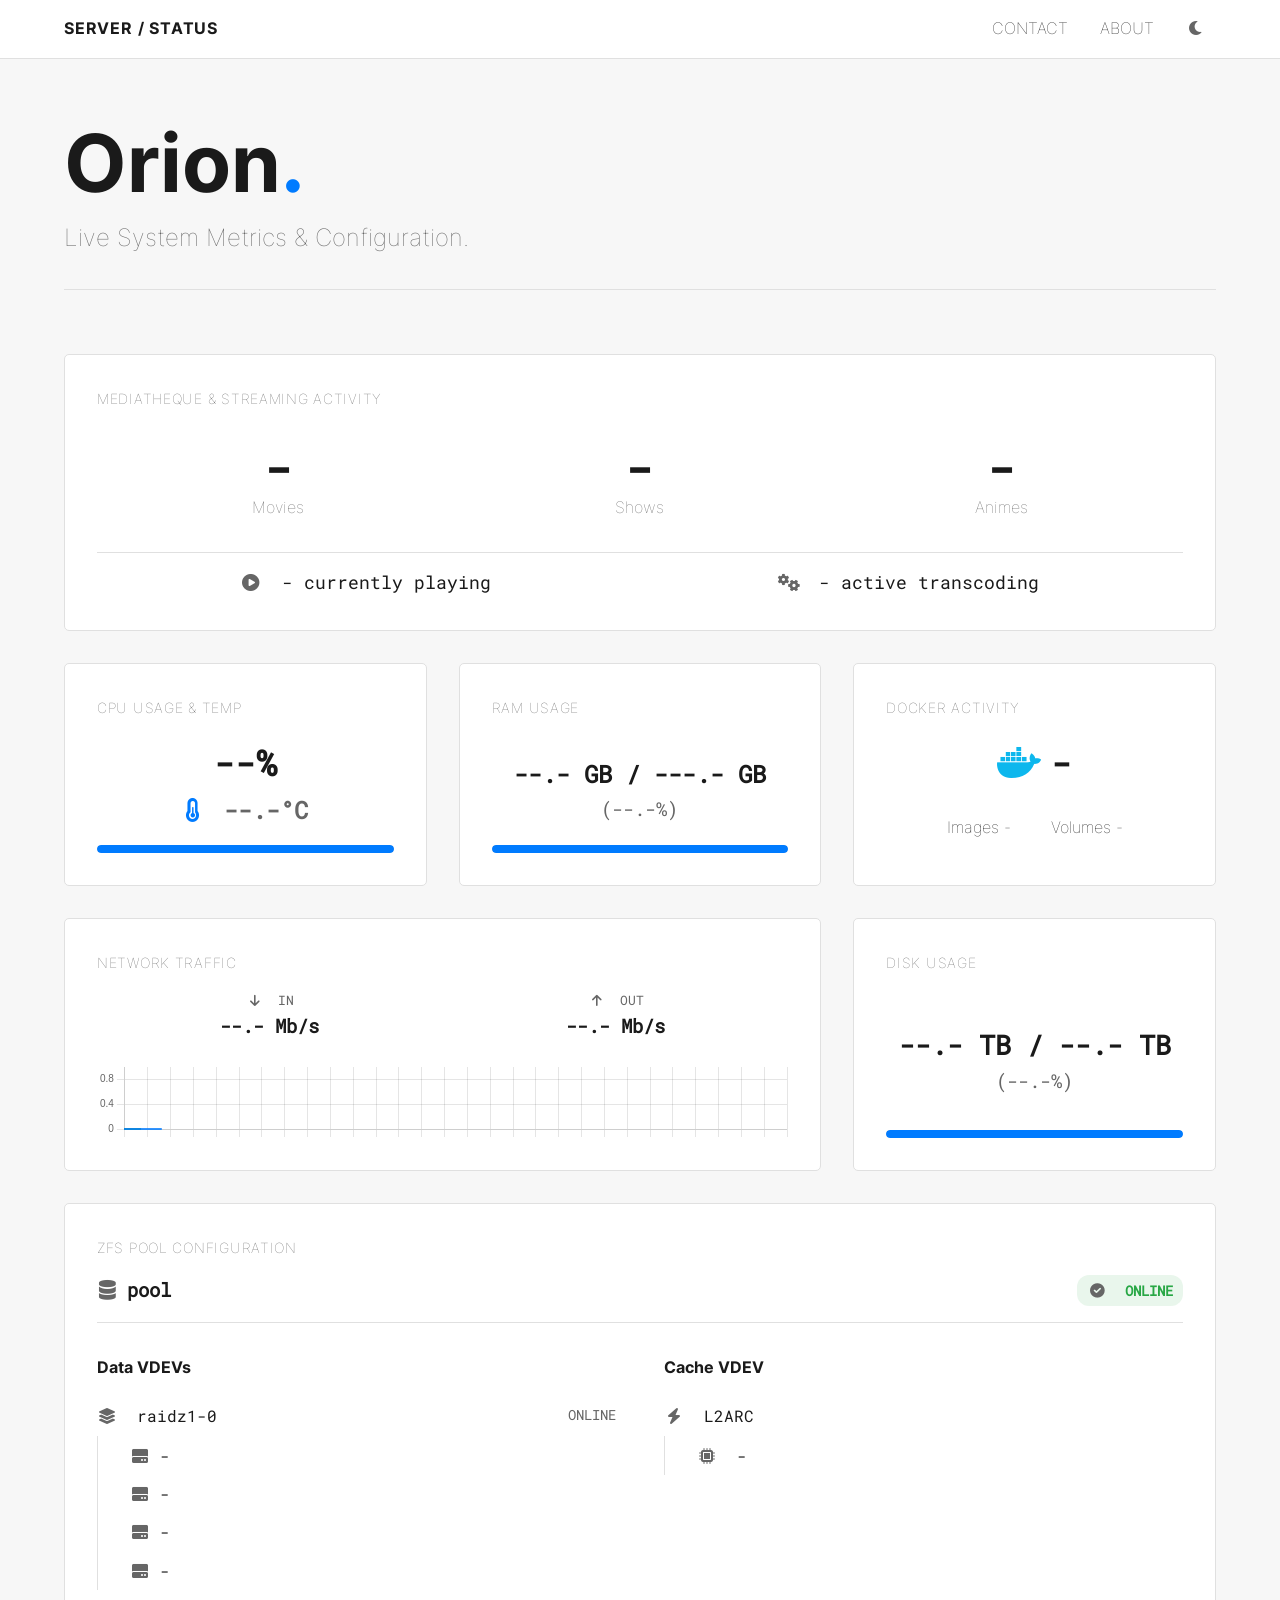
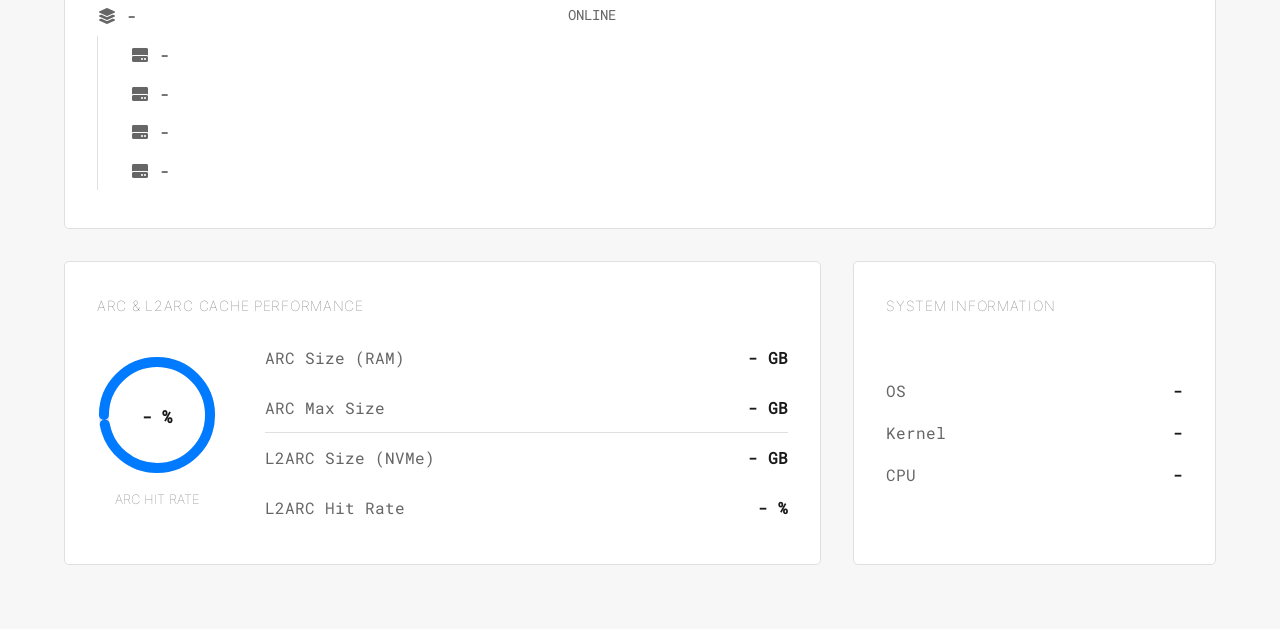
==== commit 6592fc75: "added metas" ====
--- a/frontend/index.html
+++ b/frontend/index.html
@@ -3,6 +3,7 @@
   <head>
     <meta charset="UTF-8" />
     <meta name="viewport" content="width=device-width, initial-scale=1.0" />
+    <meta name="description" content="Orion Dashboard - Real-time monitoring of system metrics, Docker activity, network traffic and ZFS performance. Minimalist and performant dashboard." />
     <title>Orion Dashboard</title>
     <link rel="icon" type="image/png" href="assets/images/favicon.png">
     
@@ -119,6 +120,10 @@
     <!-- Preload critical fonts -->
     <link rel="preload" href="assets/fonts/inter-400.woff2" as="font" type="font/woff2" crossorigin>
     <link rel="preload" href="assets/fonts/inter-700.woff2" as="font" type="font/woff2" crossorigin>
+    
+    <!-- Preload FontAwesome fonts with font-display: swap -->
+    <link rel="preload" href="assets/webfonts/fa-solid-900.woff2" as="font" type="font/woff2" crossorigin>
+    <link rel="preload" href="assets/webfonts/fa-brands-400.woff2" as="font" type="font/woff2" crossorigin>
     
     <!-- Asynchronous loading of non-critical CSS -->
     <link rel="preload" href="assets/css/fonts.css" as="style" onload="this.onload=null;this.rel='stylesheet'">
--- a/frontend/assets/css/all.min.css
+++ b/frontend/assets/css/all.min.css
@@ -1 +1 @@
-.fa{font-family:var(--fa-style-family, "Font Awesome 6 Free");font-weight:var(--fa-style,900)}.fa,.fa-brands,.fa-solid,.fab,.fas{-moz-osx-font-smoothing:grayscale;-webkit-font-smoothing:antialiased;display:var(--fa-display,inline-block);font-style:normal;font-variant:normal;line-height:1;text-rendering:auto}:host,:root{--fa-font-brands:normal 400 1em/1 "Font Awesome 6 Brands";--fa-font-solid:normal 900 1em/1 "Font Awesome 6 Free"}@font-face{font-family:"Font Awesome 6 Brands";font-style:normal;font-weight:400;font-display:block;src:url(../webfonts/fa-brands-400.woff2) format("woff2"),url(../webfonts/fa-brands-400.ttf) format("truetype")}.fa-brands,.fab{font-family:"Font Awesome 6 Brands";font-weight:400}@font-face{font-family:"Font Awesome 6 Free";font-style:normal;font-weight:900;font-display:block;src:url(../webfonts/fa-solid-900.woff2) format("woff2"),url(../webfonts/fa-solid-900.ttf) format("truetype")}.fa-solid,.fas{font-family:"Font Awesome 6 Free";font-weight:900}.fa-arrow-down:before{content:"\f063"}.fa-arrow-up:before{content:"\f062"}.fa-bolt:before,.fa-zap:before{content:"\f0e7"}.fa-check-circle:before,.fa-circle-check:before{content:"\f058"}.fa-cogs:before,.fa-gears:before{content:"\f085"}.fa-database:before{content:"\f1c0"}.fa-sun:before{content:"\f185"}.fa-docker:before{content:"\f395"}.fa-hard-drive:before,.fa-hdd:before{content:"\f0a0"}.fa-layer-group:before{content:"\f5fd"}.fa-microchip:before{content:"\f2db"}.fa-moon:before{content:"\f186"}.fa-circle-play:before,.fa-play-circle:before{content:"\f144"}.fa-temperature-2:before,.fa-temperature-half:before,.fa-thermometer-2:before,.fa-thermometer-half:before{content:"\f2c9"}+.fa{font-family:var(--fa-style-family, "Font Awesome 6 Free");font-weight:var(--fa-style,900)}.fa,.fa-brands,.fa-solid,.fab,.fas{-moz-osx-font-smoothing:grayscale;-webkit-font-smoothing:antialiased;display:var(--fa-display,inline-block);font-style:normal;font-variant:normal;line-height:1;text-rendering:auto}:host,:root{--fa-font-brands:normal 400 1em/1 "Font Awesome 6 Brands";--fa-font-solid:normal 900 1em/1 "Font Awesome 6 Free"}@font-face{font-family:"Font Awesome 6 Brands";font-style:normal;font-weight:400;font-display:swap;src:url(../webfonts/fa-brands-400.woff2) format("woff2"),url(../webfonts/fa-brands-400.ttf) format("truetype")}.fa-brands,.fab{font-family:"Font Awesome 6 Brands";font-weight:400}@font-face{font-family:"Font Awesome 6 Free";font-style:normal;font-weight:900;font-display:swap;src:url(../webfonts/fa-solid-900.woff2) format("woff2"),url(../webfonts/fa-solid-900.ttf) format("truetype")}.fa-solid,.fas{font-family:"Font Awesome 6 Free";font-weight:900}.fa-arrow-down:before{content:"\f063"}.fa-arrow-up:before{content:"\f062"}.fa-bolt:before,.fa-zap:before{content:"\f0e7"}.fa-check-circle:before,.fa-circle-check:before{content:"\f058"}.fa-cogs:before,.fa-gears:before{content:"\f085"}.fa-database:before{content:"\f1c0"}.fa-sun:before{content:"\f185"}.fa-docker:before{content:"\f395"}.fa-hard-drive:before,.fa-hdd:before{content:"\f0a0"}.fa-layer-group:before{content:"\f5fd"}.fa-microchip:before{content:"\f2db"}.fa-moon:before{content:"\f186"}.fa-circle-play:before,.fa-play-circle:before{content:"\f144"}.fa-temperature-2:before,.fa-temperature-half:before,.fa-thermometer-2:before,.fa-thermometer-half:before{content:"\f2c9"}
--- a/frontend/assets/css/all.min.css
+++ b/frontend/assets/css/all.min.css
@@ -1 +1 @@
-.fa{font-family:var(--fa-style-family, "Font Awesome 6 Free");font-weight:var(--fa-style,900)}.fa,.fa-brands,.fa-solid,.fab,.fas{-moz-osx-font-smoothing:grayscale;-webkit-font-smoothing:antialiased;display:var(--fa-display,inline-block);font-style:normal;font-variant:normal;line-height:1;text-rendering:auto}:host,:root{--fa-font-brands:normal 400 1em/1 "Font Awesome 6 Brands";--fa-font-solid:normal 900 1em/1 "Font Awesome 6 Free"}@font-face{font-family:"Font Awesome 6 Brands";font-style:normal;font-weight:400;font-display:block;src:url(../webfonts/fa-brands-400.woff2) format("woff2"),url(../webfonts/fa-brands-400.ttf) format("truetype")}.fa-brands,.fab{font-family:"Font Awesome 6 Brands";font-weight:400}@font-face{font-family:"Font Awesome 6 Free";font-style:normal;font-weight:900;font-display:block;src:url(../webfonts/fa-solid-900.woff2) format("woff2"),url(../webfonts/fa-solid-900.ttf) format("truetype")}.fa-solid,.fas{font-family:"Font Awesome 6 Free";font-weight:900}.fa-arrow-down:before{content:"\f063"}.fa-arrow-up:before{content:"\f062"}.fa-bolt:before,.fa-zap:before{content:"\f0e7"}.fa-check-circle:before,.fa-circle-check:before{content:"\f058"}.fa-cogs:before,.fa-gears:before{content:"\f085"}.fa-database:before{content:"\f1c0"}.fa-sun:before{content:"\f185"}.fa-docker:before{content:"\f395"}.fa-hard-drive:before,.fa-hdd:before{content:"\f0a0"}.fa-layer-group:before{content:"\f5fd"}.fa-microchip:before{content:"\f2db"}.fa-moon:before{content:"\f186"}.fa-circle-play:before,.fa-play-circle:before{content:"\f144"}.fa-temperature-2:before,.fa-temperature-half:before,.fa-thermometer-2:before,.fa-thermometer-half:before{content:"\f2c9"}+.fa{font-family:var(--fa-style-family, "Font Awesome 6 Free");font-weight:var(--fa-style,900)}.fa,.fa-brands,.fa-solid,.fab,.fas{-moz-osx-font-smoothing:grayscale;-webkit-font-smoothing:antialiased;display:var(--fa-display,inline-block);font-style:normal;font-variant:normal;line-height:1;text-rendering:auto}:host,:root{--fa-font-brands:normal 400 1em/1 "Font Awesome 6 Brands";--fa-font-solid:normal 900 1em/1 "Font Awesome 6 Free"}@font-face{font-family:"Font Awesome 6 Brands";font-style:normal;font-weight:400;font-display:swap;src:url(../webfonts/fa-brands-400.woff2) format("woff2"),url(../webfonts/fa-brands-400.ttf) format("truetype")}.fa-brands,.fab{font-family:"Font Awesome 6 Brands";font-weight:400}@font-face{font-family:"Font Awesome 6 Free";font-style:normal;font-weight:900;font-display:swap;src:url(../webfonts/fa-solid-900.woff2) format("woff2"),url(../webfonts/fa-solid-900.ttf) format("truetype")}.fa-solid,.fas{font-family:"Font Awesome 6 Free";font-weight:900}.fa-arrow-down:before{content:"\f063"}.fa-arrow-up:before{content:"\f062"}.fa-bolt:before,.fa-zap:before{content:"\f0e7"}.fa-check-circle:before,.fa-circle-check:before{content:"\f058"}.fa-cogs:before,.fa-gears:before{content:"\f085"}.fa-database:before{content:"\f1c0"}.fa-sun:before{content:"\f185"}.fa-docker:before{content:"\f395"}.fa-hard-drive:before,.fa-hdd:before{content:"\f0a0"}.fa-layer-group:before{content:"\f5fd"}.fa-microchip:before{content:"\f2db"}.fa-moon:before{content:"\f186"}.fa-circle-play:before,.fa-play-circle:before{content:"\f144"}.fa-temperature-2:before,.fa-temperature-half:before,.fa-thermometer-2:before,.fa-thermometer-half:before{content:"\f2c9"}
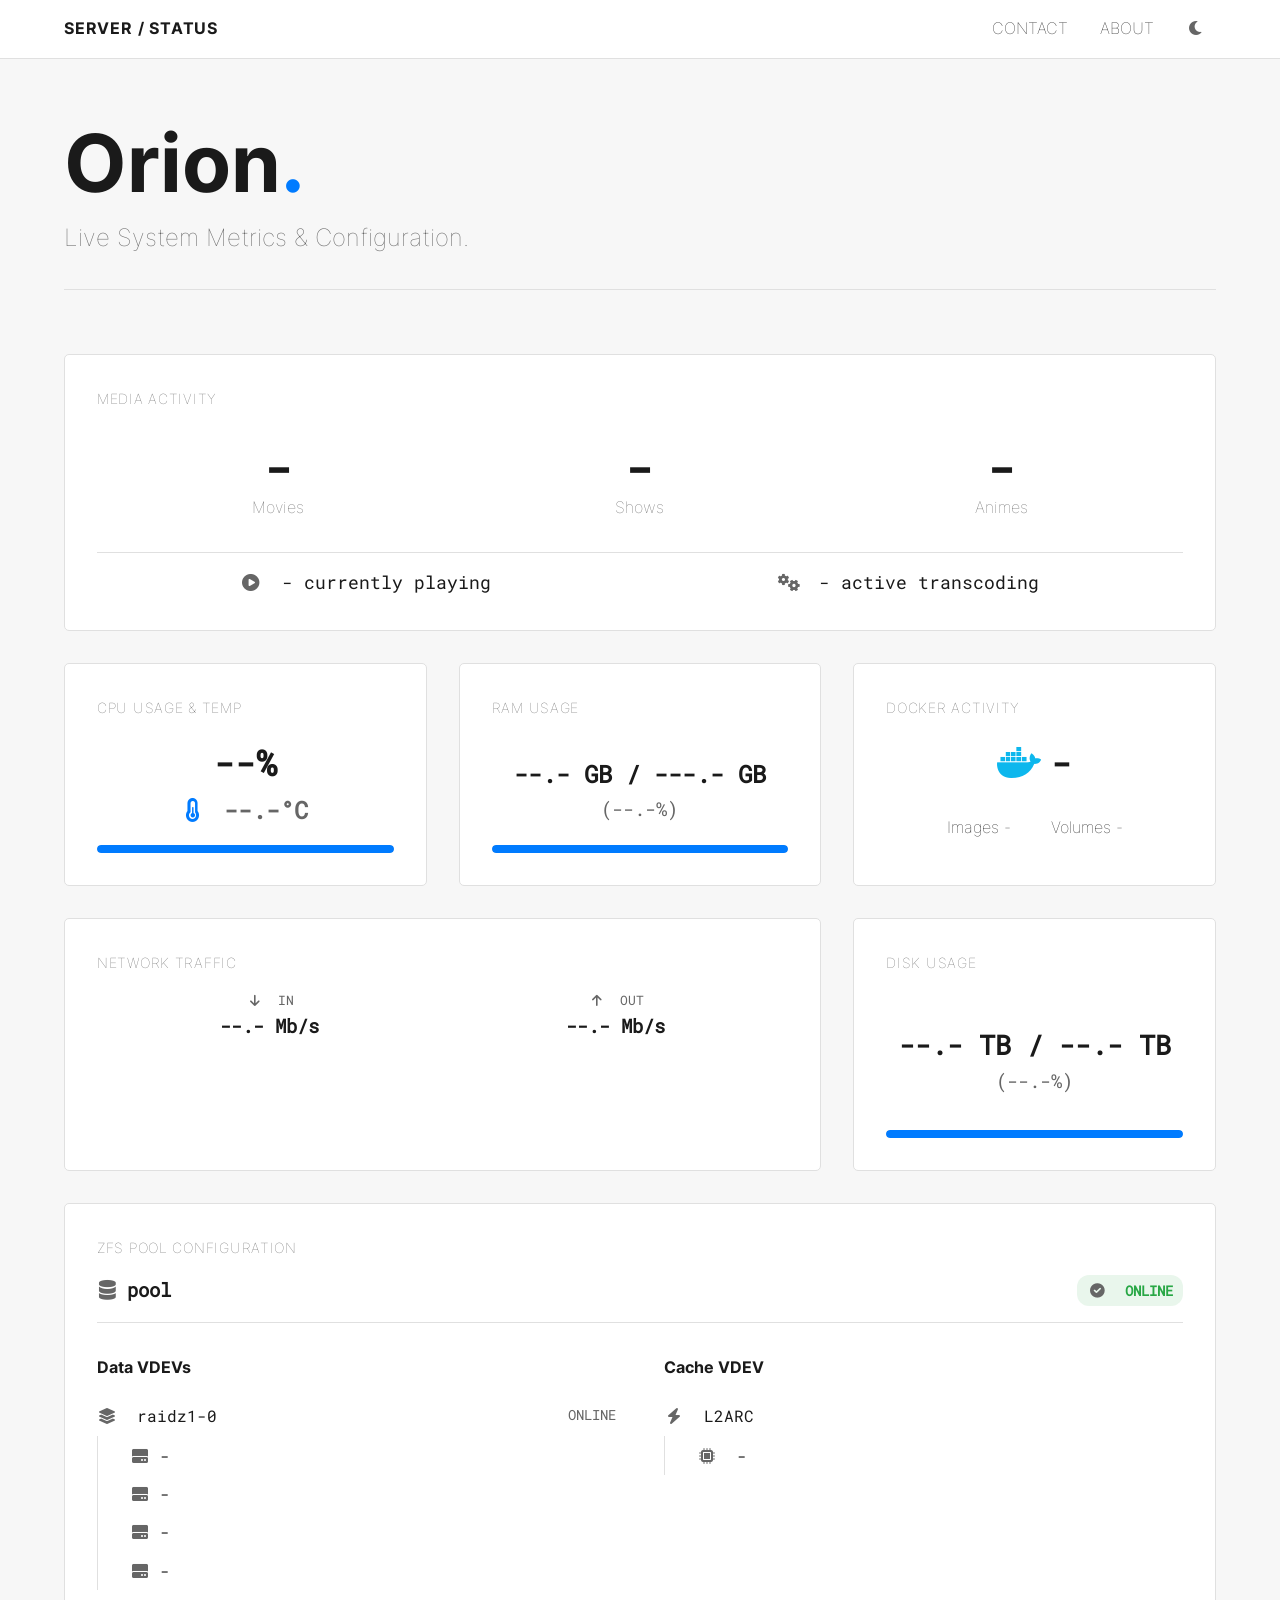
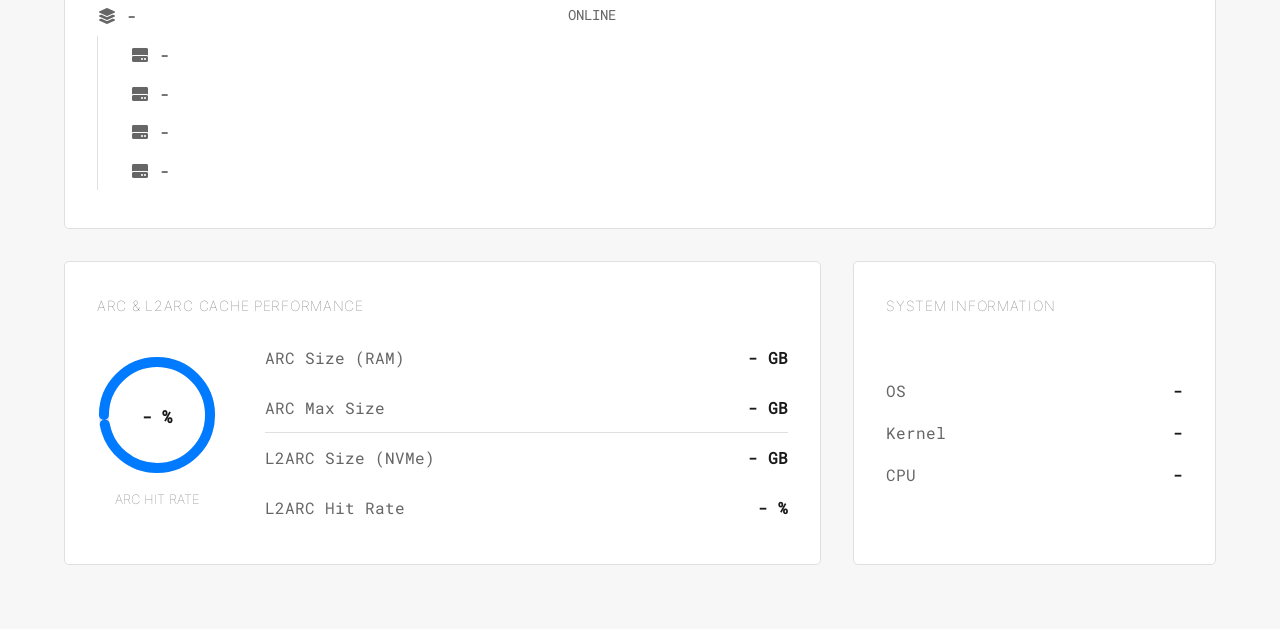
==== commit c9446309: "typo" ====
--- a/frontend/index.html
+++ b/frontend/index.html
@@ -159,7 +159,7 @@
 
       <section class="metrics-grid">
         <div class="metric-card full-width" id="streaming-card">
-          <div class="metric-label">Mediatheque & Streaming Activity</div>
+          <div class="metric-label">Media activity</div>
           <div class="library-counts">
             <div class="library-stat">
               <span class="count">-</span>
